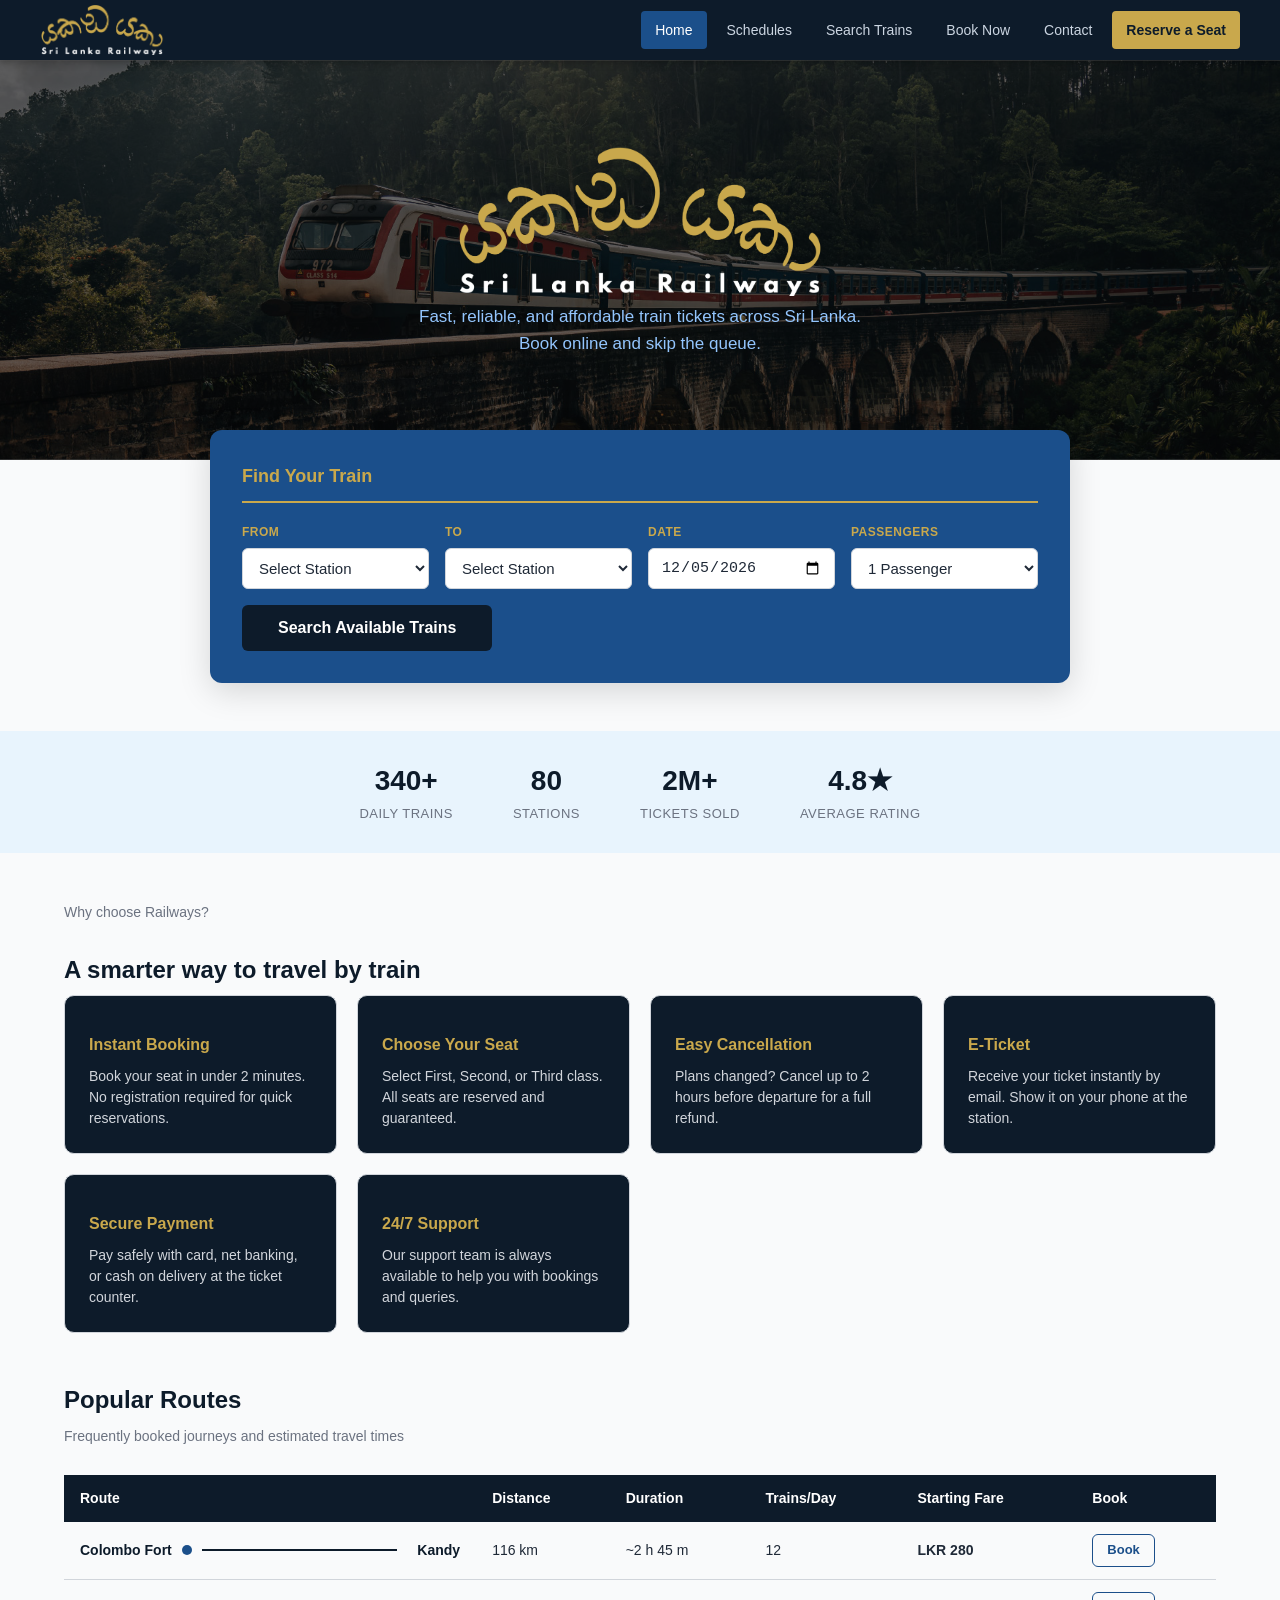
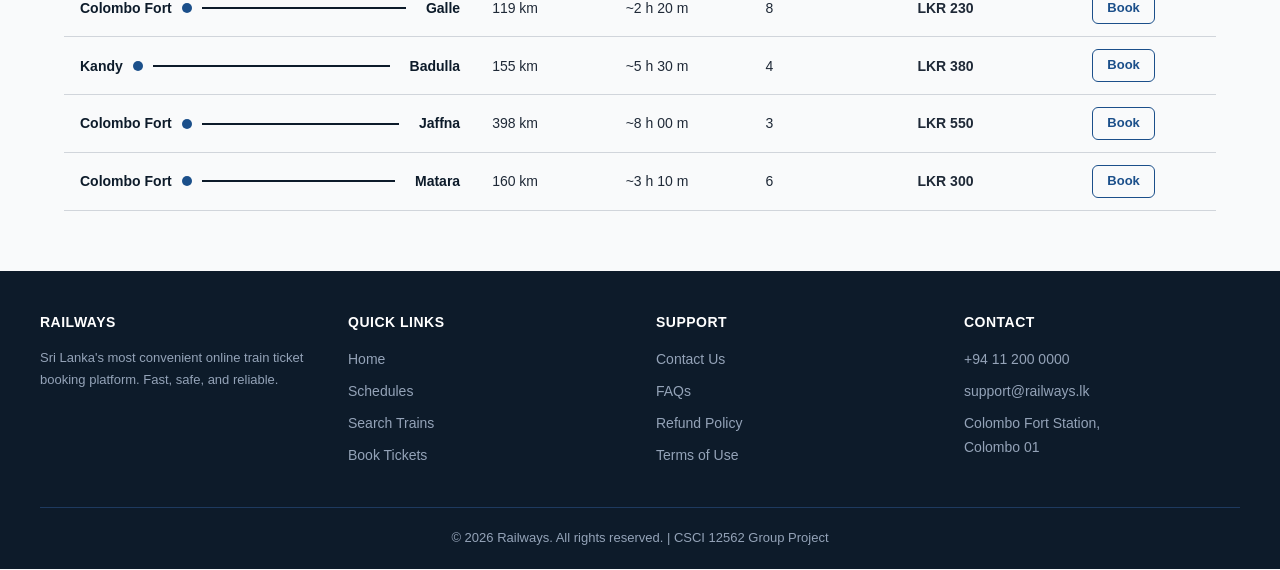
==== index.html @ e28fdc30 "Remove trip toggle from train search form Removed trip toggle options for train selection." ====
<!DOCTYPE html>
<html lang="en">
<head>
    <meta charset="UTF-8">
    <meta name="viewport" content="width=device-width, initial-scale=1.0">
    <title>Railways - Online Train Ticket Reservation</title>
    <link rel="stylesheet" href="css/style.css">
    <link rel="icon" type="image/png" href="{css,js,images}/logo.png">
</head>
<body>

<!-- Header -->
<header>
    <div class="header-inner">
        <div class="logo">
            <img src="{css,js,images}/logo.png">
        </div>
        <nav>
            <ul>
                <li><a href="index.html">Home</a></li>
                <li><a href="schedules.html">Schedules</a></li>
                <li><a href="results.html">Search Trains</a></li>
                <li><a href="booking.html">Book Now</a></li>
                <li><a href="contact.html">Contact</a></li>
                <li class="nav-cta"><a href="booking.html">Reserve a Seat</a></li>
            </ul>
        </nav>
    </div>
</header>

<!-- Hero -->
<section class="hero">
    <div class="slider">
        <div class="slide" style="background-image: url('{css,js,images}/train1.jpg');"></div>
        <div class="slide" style="background-image: url('{css,js,images}/train2.jpg');"></div>
        <div class="slide" style="background-image: url('{css,js,images}/train3.jpg');"></div>
        <div class="slide" style="background-image: url('{css,js,images}/train1.jpg');"></div>
    </div>
    
    <div class="hero-content">
        <img src="{css,js,images}/logo.png" style="width:30%;">
        
        <p>Fast, reliable, and affordable train tickets across Sri Lanka.<br>Book online and skip the queue.</p>
        <div class="live-date"></div>
    </div>
</section>

<!-- Search Card -->
<div class="page-wrapper">
    <div class="search-card">
        <h2>Find Your Train</h2>

        <form action="results.html" method="get">
            <div class="form-row">
                <div class="form-group">
                    <label>From</label>
                    <select name="from" required>
                        <option value="">Select Station</option>
                        <option value="colombo">Colombo Fort</option>
                        <option value="kandy">Kandy</option>
                        <option value="galle">Galle</option>
                        <option value="jaffna">Jaffna</option>
                        <option value="badulla">Badulla</option>
                        <option value="matara">Matara</option>
                        <option value="vavuniya">Vavuniya</option>
                        <option value="anuradhapura">Anuradhapura</option>
                    </select>
                </div>

                <div class="form-group">
                    <label>To</label>
                    <select name="to" required>
                        <option value="">Select Station</option>
                        <option value="colombo">Colombo Fort</option>
                        <option value="kandy">Kandy</option>
                        <option value="galle">Galle</option>
                        <option value="jaffna">Jaffna</option>
                        <option value="badulla">Badulla</option>
                        <option value="matara">Matara</option>
                        <option value="vavuniya">Vavuniya</option>
                        <option value="anuradhapura">Anuradhapura</option>
                    </select>
                </div>

                <div class="form-group">
                    <label>Date</label>
                    <input type="date" id="departure-date" name="date" required>
                </div>

                <div class="form-group">
                    <label>Passengers</label>
                    <select name="passengers">
                        <option value="1">1 Passenger</option>
                        <option value="2">2 Passengers</option>
                        <option value="3">3 Passengers</option>
                        <option value="4">4 Passengers</option>
                        <option value="5">5+ Passengers</option>
                    </select>
                </div>
            </div>

            <button type="submit" class="btn btn-primary btn-lg">Search Available Trains</button>
        </form>
    </div>
</div>

<!-- Stats Bar -->
<div class="stats-bar">
    <div class="stats-inner">
        <div class="stat-item">
            <div class="number">340+</div>
            <div class="label">Daily Trains</div>
        </div>
        <div class="stat-item">
            <div class="number">80</div>
            <div class="label">Stations</div>
        </div>
        <div class="stat-item">
            <div class="number">2M+</div>
            <div class="label">Tickets Sold</div>
        </div>
        <div class="stat-item">
            <div class="number">4.8★</div>
            <div class="label">Average Rating</div>
        </div>
    </div>
</div>

<!-- Why Us -->
<div class="page-wrapper">
    <p class="section-sub">Why choose Railways?</p>
    <h2 class="section-title">A smarter way to travel by train</h2>

    <div class="card-grid">
        <div class="card">
            <div class="card-icon"></div>
            <h3>Instant Booking</h3>
            <p>Book your seat in under 2 minutes. No registration required for quick reservations.</p>
        </div>
        <div class="card">
            <div class="card-icon"></div>
            <h3>Choose Your Seat</h3>
            <p>Select First, Second, or Third class. All seats are reserved and guaranteed.</p>
        </div>
        <div class="card">
            <div class="card-icon"></div>
            <h3>Easy Cancellation</h3>
            <p>Plans changed? Cancel up to 2 hours before departure for a full refund.</p>
        </div>
        <div class="card">
            <div class="card-icon"></div>
            <h3>E-Ticket</h3>
            <p>Receive your ticket instantly by email. Show it on your phone at the station.</p>
        </div>
        <div class="card">
            <div class="card-icon"></div>
            <h3>Secure Payment</h3>
            <p>Pay safely with card, net banking, or cash on delivery at the ticket counter.</p>
        </div>
        <div class="card">
            <div class="card-icon"></div>
            <h3>24/7 Support</h3>
            <p>Our support team is always available to help you with bookings and queries.</p>
        </div>
    </div>

    <!-- Popular Routes Table -->
    <h2 class="section-title mt-24">Popular Routes</h2>
    <p class="section-sub">Frequently booked journeys and estimated travel times</p>

    <div class="table-wrapper mb-40">
        <table>
            <thead>
                <tr>
                    <th>Route</th>
                    <th>Distance</th>
                    <th>Duration</th>
                    <th>Trains/Day</th>
                    <th>Starting Fare</th>
                    <th>Book</th>
                </tr>
            </thead>
            <tbody>
                <tr>
                    <td>
                        <div class="route-line">
                            <span>Colombo Fort</span>
                            <div class="dot"></div>
                            <div class="track" style="width:60px;"></div>
                            <span class="loco"></span>
                            <span>Kandy</span>
                        </div>
                    </td>
                    <td>116 km</td>
                    <td>~2 h 45 m</td>
                    <td>12</td>
                    <td><strong>LKR 280</strong></td>
                    <td><a href="booking.html" class="btn btn-outline" style="padding:5px 14px;font-size:13px;">Book</a></td>
                </tr>
                <tr>
                    <td>
                        <div class="route-line">
                            <span>Colombo Fort</span>
                            <div class="dot"></div>
                            <div class="track" style="width:60px;"></div>
                            <span class="loco"></span>
                            <span>Galle</span>
                        </div>
                    </td>
                    <td>119 km</td>
                    <td>~2 h 20 m</td>
                    <td>8</td>
                    <td><strong>LKR 230</strong></td>
                    <td><a href="booking.html" class="btn btn-outline" style="padding:5px 14px;font-size:13px;">Book</a></td>
                </tr>
                <tr>
                    <td>
                        <div class="route-line">
                            <span>Kandy</span>
                            <div class="dot"></div>
                            <div class="track" style="width:60px;"></div>
                            <span class="loco"></span>
                            <span>Badulla</span>
                        </div>
                    </td>
                    <td>155 km</td>
                    <td>~5 h 30 m</td>
                    <td>4</td>
                    <td><strong>LKR 380</strong></td>
                    <td><a href="booking.html" class="btn btn-outline" style="padding:5px 14px;font-size:13px;">Book</a></td>
                </tr>
                <tr>
                    <td>
                        <div class="route-line">
                            <span>Colombo Fort</span>
                            <div class="dot"></div>
                            <div class="track" style="width:60px;"></div>
                            <span class="loco"></span>
                            <span>Jaffna</span>
                        </div>
                    </td>
                    <td>398 km</td>
                    <td>~8 h 00 m</td>
                    <td>3</td>
                    <td><strong>LKR 550</strong></td>
                    <td><a href="booking.html" class="btn btn-outline" style="padding:5px 14px;font-size:13px;">Book</a></td>
                </tr>
                <tr>
                    <td>
                        <div class="route-line">
                            <span>Colombo Fort</span>
                            <div class="dot"></div>
                            <div class="track" style="width:60px;"></div>
                            <span class="loco"></span>
                            <span>Matara</span>
                        </div>
                    </td>
                    <td>160 km</td>
                    <td>~3 h 10 m</td>
                    <td>6</td>
                    <td><strong>LKR 300</strong></td>
                    <td><a href="booking.html" class="btn btn-outline" style="padding:5px 14px;font-size:13px;">Book</a></td>
                </tr>
            </tbody>
        </table>
    </div>
</div>

<!-- Footer -->
<footer>
    <div class="footer-grid">
        <div class="footer-col">
            <h4>Railways</h4>
            <p style="font-size:13px;line-height:1.7;">Sri Lanka's most convenient online train ticket booking platform. Fast, safe, and reliable.</p>
        </div>
        <div class="footer-col">
            <h4>Quick Links</h4>
            <ul>
                <li><a href="index.html">Home</a></li>
                <li><a href="schedules.html">Schedules</a></li>
                <li><a href="results.html">Search Trains</a></li>
                <li><a href="booking.html">Book Tickets</a></li>
            </ul>
        </div>
        <div class="footer-col">
            <h4>Support</h4>
            <ul>
                <li><a href="contact.html">Contact Us</a></li>
                <li><a href="#">FAQs</a></li>
                <li><a href="#">Refund Policy</a></li>
                <li><a href="#">Terms of Use</a></li>
            </ul>
        </div>
        <div class="footer-col">
            <h4>Contact</h4>
            <ul>
                <li><a href="tel:+94112000000">+94 11 200 0000</a></li>
                <li><a href="mailto:support@railways.lk">support@railways.lk</a></li>
                <li><a href="#">Colombo Fort Station,<br>Colombo 01</a></li>
            </ul>
        </div>
    </div>
    <div class="footer-bottom">
        <p>&copy; 2026 Railways. All rights reserved. | CSCI 12562 Group Project</p>
    </div>
</footer>

<!-- jQuery -->
<script src="https://cdnjs.cloudflare.com/ajax/libs/jquery/3.7.1/jquery.min.js"></script>
<script src="js/main.js"></script>

</body>
</html>
---- css/style.css ----
/*
   Main Stylesheet
*/

/*Reset & Base*/
* {
    margin: 0;
    padding: 0;
    box-sizing: border-box;
}

:root {
    --navy:    #0D1B2A;
    --blue:    #1B4F8A;
    --lblue:   #1B4F8B;
    --sky:     #E8F4FD;
    --white:   #F9FAFB;
    --gold:    #C9A84C;
    --gray:    #6B7280;
    --light:   #D1D5DB;
    --danger:  #DC2626;
    --success: #16A34A;
    --text:    #1F2937;
}

body {
    font-family: 'Segoe UI', Tahoma, Geneva, Verdana, sans-serif;
    background-color: var(--white);
    color: var(--text);
    font-size: 15px;
    line-height: 1.6;
}

a {
    color: var(--blue);
    text-decoration: none;
}

a:hover {
    text-decoration: underline;
}

img {
    max-width: 100%;
}

/*Header & Navbar*/
header {
    background-color: var(--navy);
    color: #fff;
    padding: 0 40px;
    position: sticky;
    top: 0;
    z-index: 100;
    box-shadow: 0 2px 8px rgba(0,0,0,0.3);
    height: 60px;
}

.header-inner {
    display: flex;
    align-items: center;
    justify-content: space-between;
    height: 100%;
    max-width: 1200px;
    margin: 0 auto;
}

.logo {
    height: 100%;
    padding: 5px 0;
    box-sizing: border-box;
}
.logo img {
    height: 100%;
    width: auto;
}

nav ul {
    list-style: none;
    display: flex;
    gap: 6px;
    align-items: center;
}

nav ul li a {
    color: #CBD5E1;
    padding: 8px 14px;
    border-radius: 4px;
    font-size: 14px;
    font-weight: 500;
    transition: background 0.2s, color 0.2s;
    display: block;
}

nav ul li a:hover,
nav ul li a.active {
    background-color: var(--blue);
    color: #fff;
    text-decoration: none;
}

.nav-cta a {
    background-color: var(--gold) !important;
    color: var(--navy) !important;
    font-weight: 700 !important;
}

.nav-cta a:hover {
    background-color: #b8943f !important;
}

/*Page Wrapper*/
.page-wrapper {
    max-width: 1200px;
    margin: 0 auto;
    padding: 0 24px;
}

/*Page Banner*/
.page-banner {
    background-color:var(--blue);
    color: #fff;
    padding: 48px 24px;
    text-align: center;
    margin-bottom: 40px;
}

.page-banner h1 {
    font-size: 32px;
    font-weight: 700;
    margin-bottom: 8px;
}

.page-banner p {
    color: #93C5FD;
    font-size: 16px;
}

/*Hero Section (index)*/
/* Ensure the hero container is the relative parent */
.hero {
    position: relative;
    overflow: hidden;
    color: #fff;
    padding: 80px 24px 60px;
    text-align: center;
    min-height: 400px;
    display: flex;
    align-items: center;
    justify-content: center;
}

/* Ensure text is above images */
.hero-content {
    position: relative;
    z-index: 2; /* High z-index keeps text on top */
}

.slider {
    position: absolute;
    top: 0;
    left: 0;
    width: 400%; /* 4 images total */
    height: 100%;
    display: flex;
    animation: infiniteLoop 20s infinite linear; 
    z-index: 1;
}

.slide {
    width: 25%; /* 100% divided by 4 images = 25% each */
    height: 100%;
    background-size: cover;
    background-position: center;
}

@keyframes infiniteLoop {
    0% { transform: translateX(0%); }
    21.25% { transform: translateX(0%); } /* Pause on image 1 */
    
    26.25% { transform: translateX(-25%); }
    47.5% { transform: translateX(-25%); } /* Pause on image 2 */
    
    52.5% { transform: translateX(-50%); }
    73.75% { transform: translateX(-50%); } /* Pause on image 3 */
    
    78.75% { transform: translateX(-75%); }
    100% { transform: translateX(-75%); } /* Pause on image 4 (Duplicate) */
    
    
}

.slider::after {
    content: "";
    position: absolute;
    top: 0; left: 0; width: 100%; height: 100%;
    background: rgba(0, 0, 0, 0.6); /* Adds a 40% dark tint */
}

.hero h1 {
    font-size: 40px;
    font-weight: 800;
    margin-bottom: 14px;
    line-height: 1.2;
}

.hero h1 span {
    color: var(--gold);
}

.hero p {
    font-size: 17px;
    color: #93C5FD;
    margin-bottom: 36px;
    max-width: 520px;
    margin-left: auto;
    margin-right: auto;
}

/*Search Form Card*/
.search-card {
    background-color:var(--lblue);
    color: #fff;
    border-radius: 12px;
    box-shadow: 0 8px 32px rgba(0,0,0,0.15);
    padding: 32px;
    max-width: 860px;
    margin: -30px auto 48px;
    position: relative;
    z-index: 10;
}

.search-card h2 {
    font-size: 18px;
    color: var(--gold);
    margin-bottom: 20px;
    font-weight: 600;
    border-bottom: 2px solid var(--gold);
    padding-bottom: 10px;
}

.trip-toggle {
    display: flex;
    gap: 20px;
    margin-bottom: 24px;
}

.trip-toggle label {
    display: flex;
    align-items: center;
    gap: 6px;
    font-weight: 500;
    cursor: pointer;
    font-size: 14px;
}

.form-row {
    display: flex;
    gap: 16px;
    flex-wrap: wrap;
    margin-bottom: 16px;
}

.form-group {
    flex: 1;
    min-width: 160px;
    display: flex;
    flex-direction: column;
    gap: 6px;
}

.form-group label {
    font-size: 12px;
    font-weight: 600;
    color: var(--gold);
    text-transform: uppercase;
    letter-spacing: 0.5px;
}

.form-group input,
.form-group select {
    border: 1.5px solid var(--light);
    border-radius: 6px;
    padding: 10px 12px;
    font-size: 15px;
    color: var(--text);
    background: #fff;
    transition: border-color 0.2s;
    width: 100%;
}

.form-group input:focus,
.form-group select:focus {
    outline: none;
    border-color: var(--blue);
}

/*Buttons*/
.btn {
    display: inline-block;
    padding: 11px 28px;
    border-radius: 6px;
    font-size: 15px;
    font-weight: 600;
    cursor: pointer;
    border: none;
    transition: opacity 0.2s, background 0.2s;
}

.btn-primary {
    background-color: #0D1B2A;
    color: #fff;
}

.btn-primary:hover {
    background-color: var(--navy);
    text-decoration: none;
    color: #fff;
}

.btn-gold {
    background-color: var(--gold);
    color: var(--navy);
}

.btn-gold:hover {
    background-color: #193452;
    text-decoration: none;
    color: var(--navy);
}

.btn-outline {
    background: transparent;
    border: 1.5px solid var(--blue);
    color: var(--blue);
}

.btn-outline:hover {
    background: var(--blue);
    color: #fff;
    text-decoration: none;
}

.btn-outline:hover {
    background: var(--blue);
    color: #fff;
    text-decoration: none;
}

.btn-block {
    display: block;
    width: 100%;
    text-align: center;
}

.btn-lg {
    padding: 14px 36px;
    font-size: 16px;
}

/*Stats Bar (index)*/
.stats-bar {
    background: var(--sky);
    padding: 28px 24px;
    margin-bottom: 48px;
}

.stats-inner {
    display: flex;
    justify-content: center;
    gap: 60px;
    flex-wrap: wrap;
    max-width: 900px;
    margin: 0 auto;
}

.stat-item {
    text-align: center;
}

.stat-item .number {
    font-size: 28px;
    font-weight: 800;
    color: var(--navy);
}

.stat-item .label {
    font-size: 13px;
    color: var(--gray);
    text-transform: uppercase;
    letter-spacing: 0.5px;
}

/*Section Headings*/
.section-title {
    font-size: 24px;
    font-weight: 700;
    color: var(--navy);
    margin-bottom: 6px;
}

.section-sub {
    color: var(--gray);
    font-size: 14px;
    margin-bottom: 28px;
}

/*Cards*/
.card-grid {
    display: grid;
    grid-template-columns: repeat(auto-fit, minmax(220px, 1fr));
    gap: 20px;
    margin-bottom: 48px;
}

.card {
    background-color:var(--navy);
    border: 1.5px solid var(--light);
    border-radius: 10px;
    padding: 24px;
    transition: box-shadow 0.2s, transform 0.2s;
}

.card:hover {
    box-shadow: 0 6px 20px rgba(0,0,0,0.09);
    transform: translateY(-2px);
}

.card-icon {
    font-size: 32px;
    margin-bottom: 12px;
}

.card h3 {
    font-size: 16px;
    font-weight: 600;
    color: var(--gold);
    margin-bottom: 8px;
}

.card p {
    font-size: 14px;
    color: var(--light);
    line-height: 1.5;
}

/*Table Styles*/
.table-wrapper {
    overflow-x: auto;
    margin-bottom: 32px;
}

table {
    width: 100%;
    border-collapse: collapse;
    font-size: 14px;
}

table thead tr {
    background-color: var(--navy);
    color: #fff;
}

table thead th {
    padding: 12px 16px;
    text-align: left;
    font-weight: 600;
    white-space: nowrap;
}

table tbody tr {
    border-bottom: 1px solid var(--light);
    transition: background 0.15s;
}

table tbody tr:hover {
    background-color: var(--sky);
}

table tbody td {
    padding: 12px 16px;
    vertical-align: middle;
}

.badge {
    display: inline-block;
    padding: 3px 10px;
    border-radius: 12px;
    font-size: 12px;
    font-weight: 600;
}

.badge-green {
    background: #D1FAE5;
    color: #065F46;
}

.badge-yellow {
    background: #FEF3C7;
    color: #92400E;
}

.badge-red {
    background: #FEE2E2;
    color: #991B1B;
}

/*Form Styles (contact/booking pages)*/
.form-card {
    background: #fff;
    border: 1.5px solid var(--light);
    border-radius: 10px;
    padding: 36px;
    min-width: 700px;
    margin: 0 auto 48px;
}

.form-card h2 {
    font-size: 20px;
    font-weight: 700;
    color: var(--navy);
    margin-bottom: 24px;
    border-bottom: 2px solid var(--sky);
    padding-bottom: 12px;
}

.form-field {
    margin-bottom: 20px;
}

.form-field label {
    display: block;
    font-size: 13px;
    font-weight: 600;
    color: var(--gray);
    text-transform: uppercase;
    letter-spacing: 0.4px;
    margin-bottom: 6px;
}

.form-field input,
.form-field select,
.form-field textarea {
    width: 100%;
    border: 1.5px solid var(--light);
    border-radius: 6px;
    padding: 10px 14px;
    font-size: 15px;
    color: var(--text);
    font-family: inherit;
    transition: border-color 0.2s;
    background: #fff;
}

.form-field input:focus,
.form-field select:focus,
.form-field textarea:focus {
    outline: none;
    border-color: var(--blue);
}

.form-field textarea {
    resize: vertical;
    min-height: 100px;
}

.form-row-2 {
    display: grid;
    grid-template-columns: 1fr 1fr;
    gap: 16px;
}

.error-msg {
    color: var(--danger);
    font-size: 12px;
    margin-top: 4px;
    display: none;
}

.error-msg.show {
    display: block;
}

.form-field input.invalid,
.form-field select.invalid,
.form-field textarea.invalid {
    border-color: var(--danger);
}

/*Train Route Display*/
.route-line {
    display: flex;
    align-items: center;
    gap: 10px;
    font-size: 14px;
    font-weight: 600;
    color: var(--navy);
}

.route-line .dot {
    width: 10px;
    height: 10px;
    background: var(--blue);
    border-radius: 50%;
    flex-shrink: 0;
}

.route-line .track {
    flex: 1;
    height: 2px;
    background-color:var(--navy);
}

.route-line .loco {
    font-size: 18px;
}

/*Accordion (schedule page)*/
.accordion-item {
    border: 1.5px solid var(--light);
    border-radius: 8px;
    margin-bottom: 12px;
    overflow: hidden;
}

.accordion-header {
    background: var(--sky);
    padding: 14px 20px;
    cursor: pointer;
    display: flex;
    justify-content: space-between;
    align-items: center;
    font-weight: 600;
    color: var(--navy);
    user-select: none;
}

.accordion-header:hover {
    background: #d0eaf9;
}

.accordion-body {
    display: none;
    padding: 16px 20px;
    background: #fff;
}

.accordion-body.open {
    display: block;
}

.chevron {
    transition: transform 0.3s;
    font-size: 12px;
}

.chevron.open {
    transform: rotate(180deg);
}

/*Ticker / Marquee*/
.ticker-bar {
    background: var(--navy);
    color: #93C5FD;
    font-size: 13px;
    padding: 7px 0;
    overflow: hidden;
}

.ticker-inner {
    display: flex;
    animation: ticker 30s linear infinite;
    white-space: nowrap;
}

.ticker-inner span {
    padding-right: 80px;
}

@keyframes ticker {
    0%   { transform: translateX(0); }
    100% { transform: translateX(-50%); }
}

/*Alerts*/
.alert {
    padding: 14px 18px;
    border-radius: 6px;
    font-size: 14px;
    margin-bottom: 20px;
    display: flex;
    align-items: center;
    gap: 10px;
}

.alert-success {
    background: #D1FAE5;
    color: #065F46;
    border-left: 4px solid var(--success);
}

.alert-info {
    background: #EFF6FF;
    color: #1E40AF;
    border-left: 4px solid var(--blue);
}

/*Footer*/
footer {
    background-color: var(--navy);
    color: #94A3B8;
    margin-top: 60px;
    padding: 40px 24px 20px;
}

.footer-grid {
    display: grid;
    grid-template-columns: repeat(auto-fit, minmax(180px, 1fr));
    gap: 32px;
    max-width: 1200px;
    margin: 0 auto 32px;
}

.footer-col h4 {
    color: #fff;
    font-size: 14px;
    font-weight: 600;
    margin-bottom: 14px;
    text-transform: uppercase;
    letter-spacing: 0.5px;
}

.footer-col ul {
    list-style: none;
}

.footer-col ul li {
    margin-bottom: 8px;
}

.footer-col ul li a {
    color: #94A3B8;
    font-size: 14px;
    transition: color 0.2s;
}

.footer-col ul li a:hover {
    color: #fff;
    text-decoration: none;
}

.footer-bottom {
    border-top: 1px solid #1E3A5F;
    padding-top: 20px;
    text-align: center;
    font-size: 13px;
    max-width: 1200px;
    margin: 0 auto;
}

/*Date display (JS)*/
.live-date {
    font-size: 16px;
    color: var(--sky);
}

/*Utility*/
.mt-8  { margin-top: 8px; }
.mt-16 { margin-top: 16px; }
.mt-24 { margin-top: 24px; }
.mb-8  { margin-bottom: 8px; }
.mb-24 { margin-bottom: 24px; }
.mb-40 { margin-bottom: 40px; }
.text-center { text-align: center; }
.text-right  { text-align: right; }
.text-gold   { color: var(--gold); }
.text-gray   { color: var(--gray); }
.text-navy   { color: var(--navy); }
.fw-700 { font-weight: 700; }
.d-flex { display: flex; }
.align-center { align-items: center; }
.gap-12 { gap: 12px; }
.justify-between { justify-content: space-between; }

/* Divider */
.divider {
    height: 1px;
    background: var(--light);
    margin: 32px 0;
}

/* Seat class pills */
.class-pill {
    display: inline-block;
    padding: 2px 10px;
    border-radius: 20px;
    font-size: 12px;
    font-weight: 600;
    margin-right: 4px;
}

.class-first  { background: #FEF3C7; color: #92400E; }
.class-second { background: #E0E7FF; color: #3730A3; }
.class-third  { background: #F3F4F6; color: #374151; }
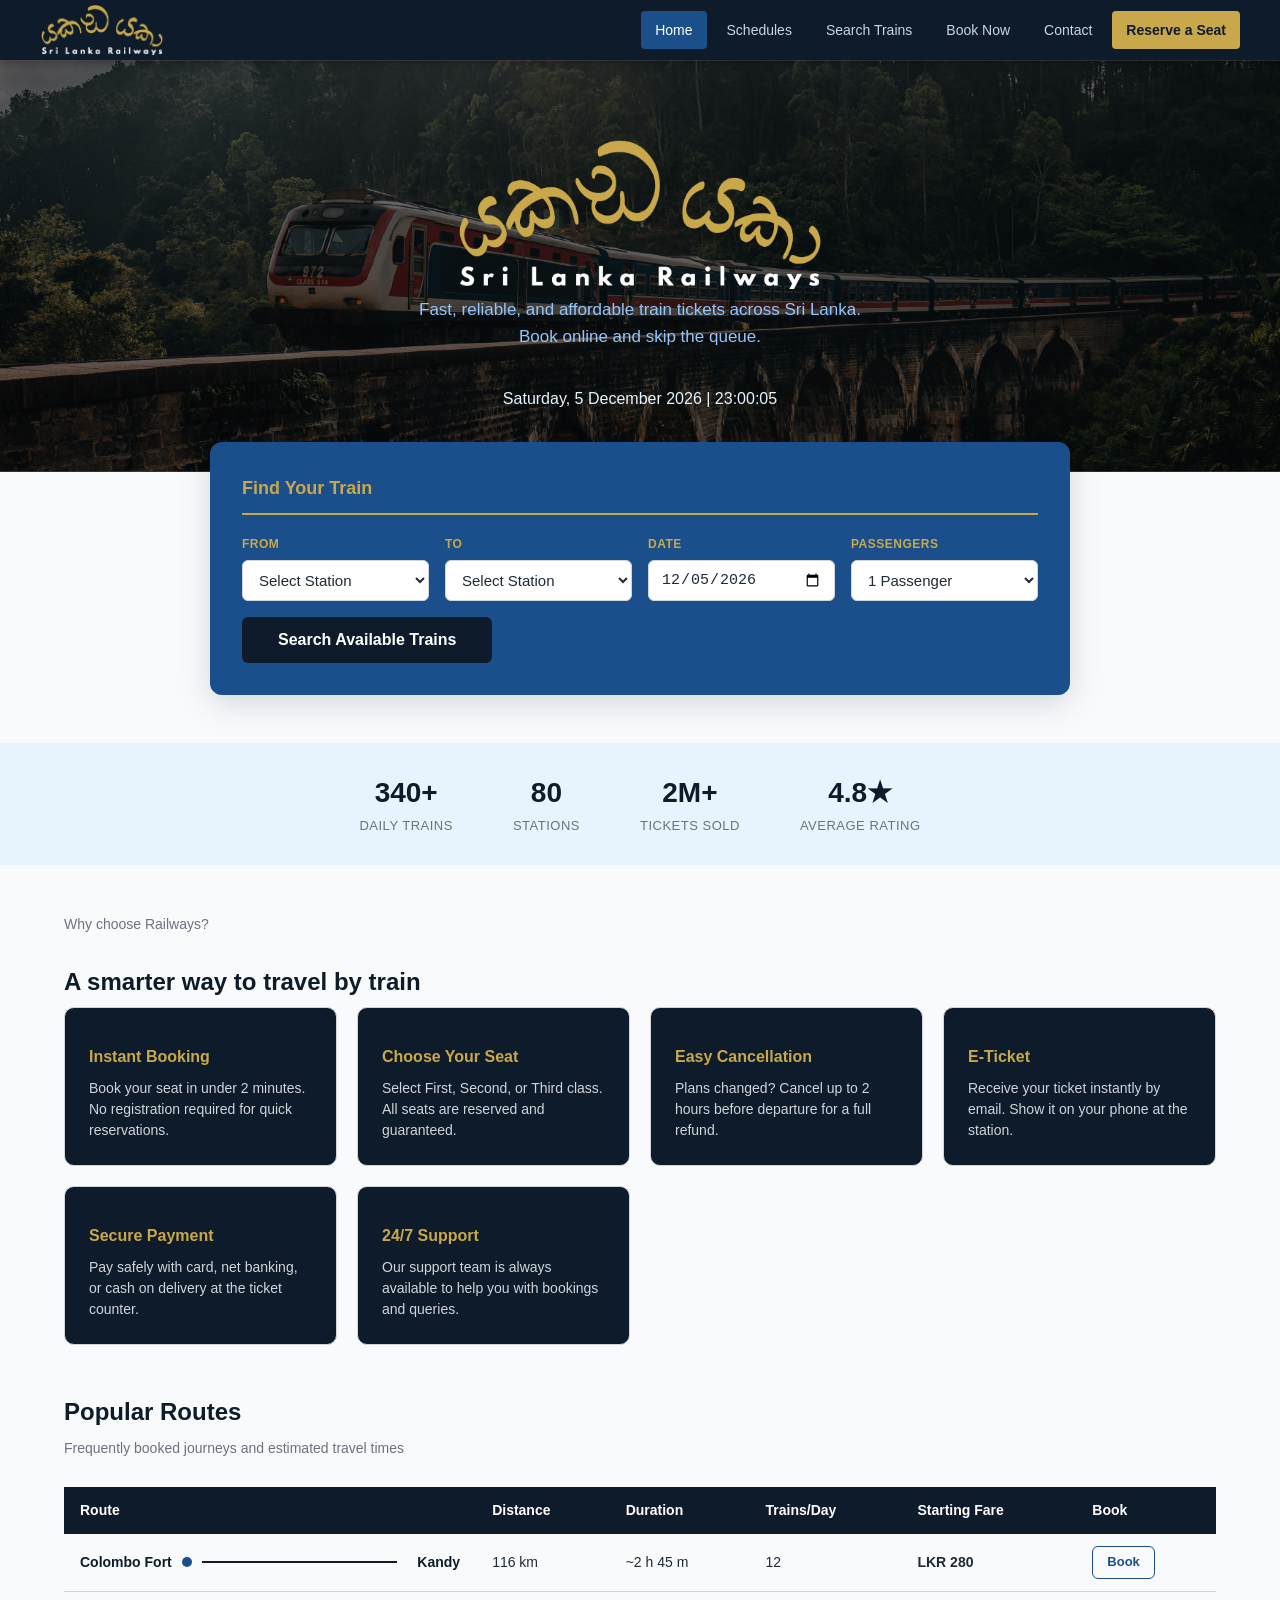
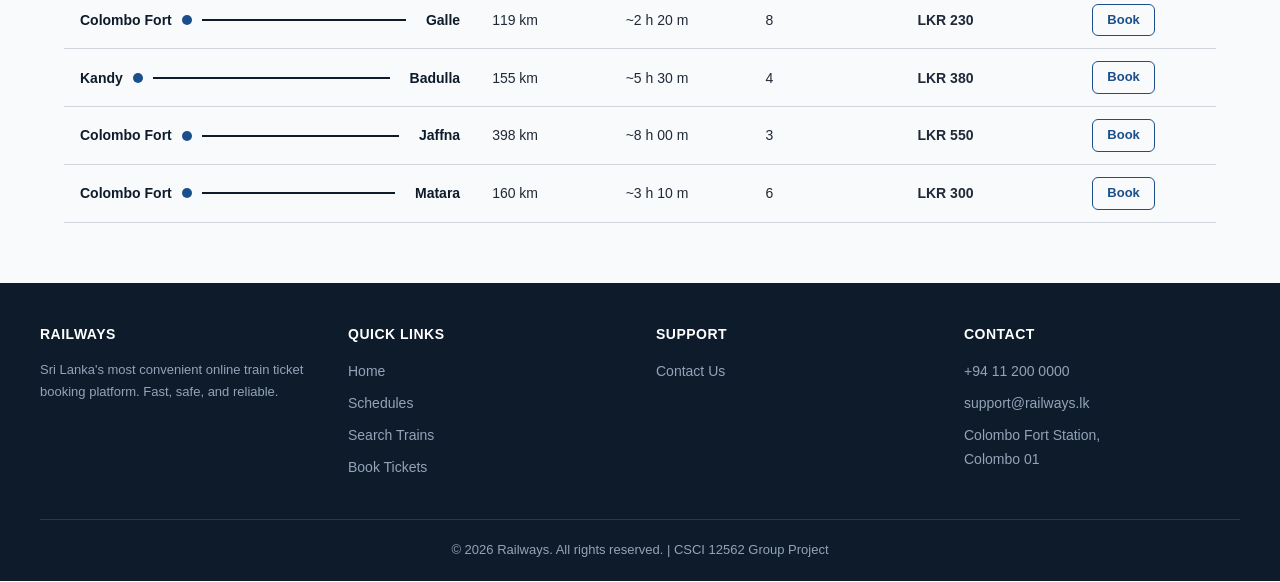
==== commit b972f72c: "Footter updated" ====
--- a/index.html
+++ b/index.html
@@ -286,9 +286,6 @@
             <h4>Support</h4>
             <ul>
                 <li><a href="contact.html">Contact Us</a></li>
-                <li><a href="#">FAQs</a></li>
-                <li><a href="#">Refund Policy</a></li>
-                <li><a href="#">Terms of Use</a></li>
             </ul>
         </div>
         <div class="footer-col">
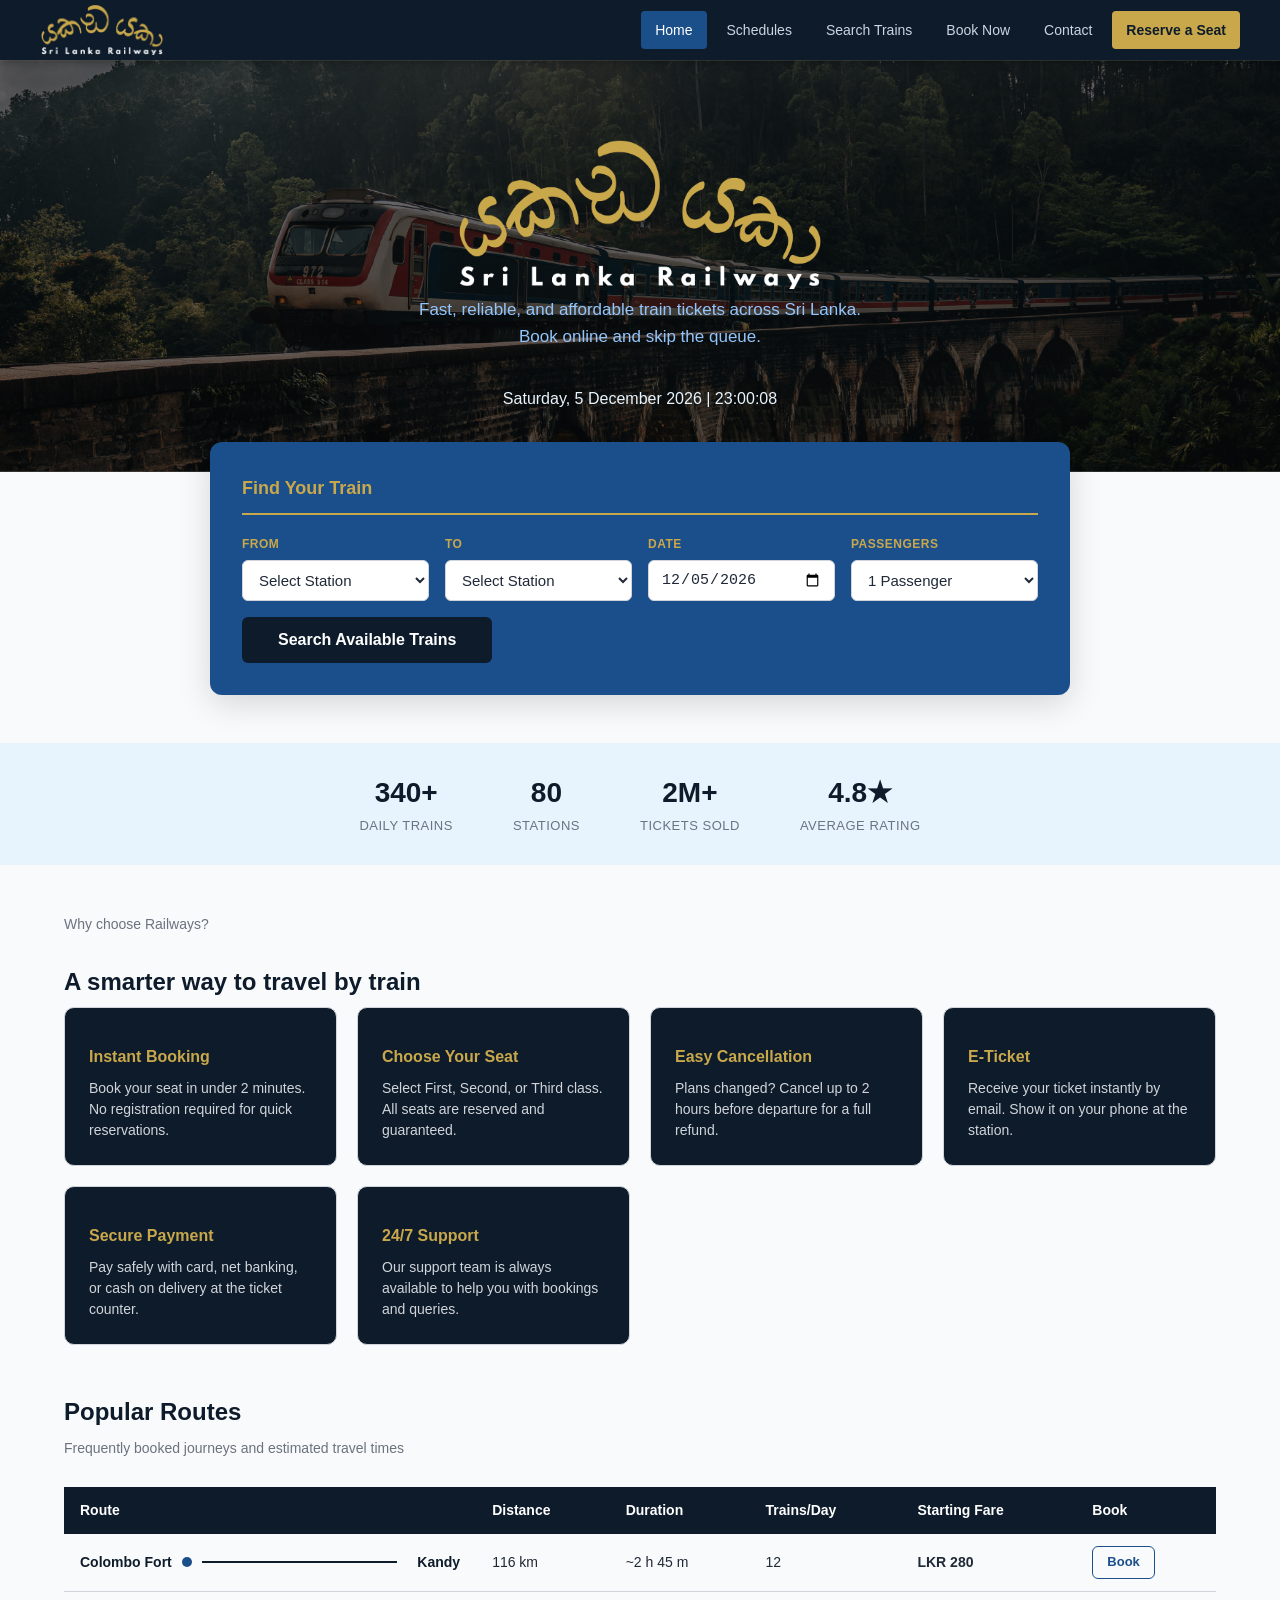
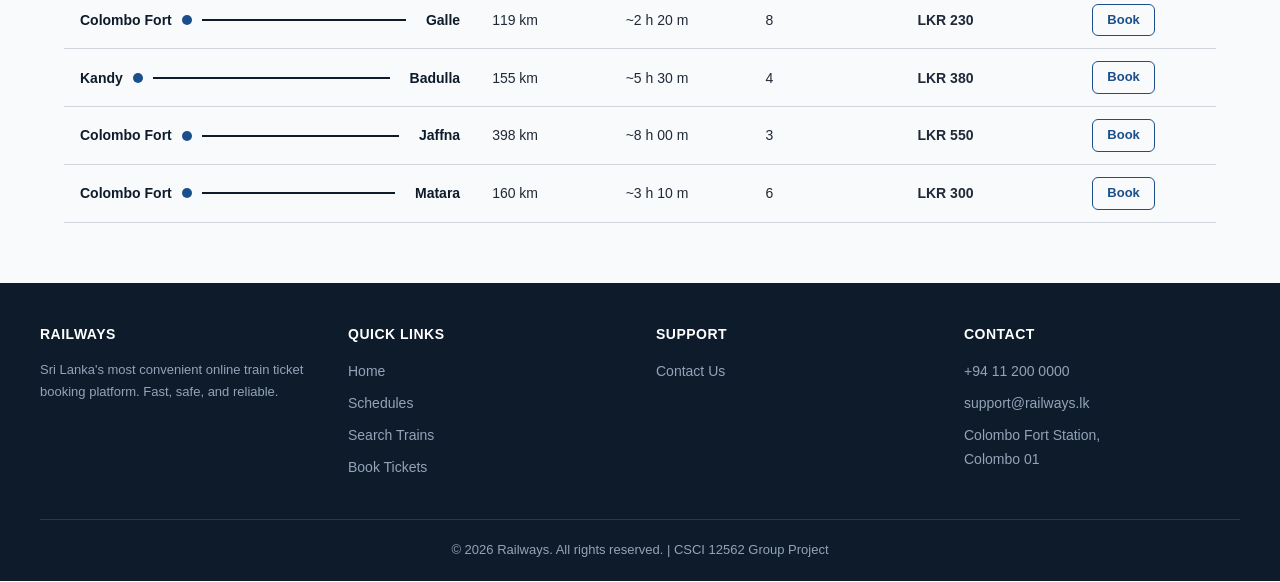
==== commit d4f6fcbc: "comments removed" ====
--- a/index.html
+++ b/index.html
@@ -8,8 +8,6 @@
     <link rel="icon" type="image/png" href="{css,js,images}/logo.png">
 </head>
 <body>
-
-<!-- Header -->
 <header>
     <div class="header-inner">
         <div class="logo">
@@ -28,7 +26,7 @@
     </div>
 </header>
 
-<!-- Hero -->
+
 <section class="hero">
     <div class="slider">
         <div class="slide" style="background-image: url('{css,js,images}/train1.jpg');"></div>
@@ -45,7 +43,7 @@
     </div>
 </section>
 
-<!-- Search Card -->
+
 <div class="page-wrapper">
     <div class="search-card">
         <h2>Find Your Train</h2>
@@ -104,7 +102,10 @@
     </div>
 </div>
 
-<!-- Stats Bar -->
+
+
+
+
 <div class="stats-bar">
     <div class="stats-inner">
         <div class="stat-item">
@@ -126,7 +127,9 @@
     </div>
 </div>
 
-<!-- Why Us -->
+
+
+
 <div class="page-wrapper">
     <p class="section-sub">Why choose Railways?</p>
     <h2 class="section-title">A smarter way to travel by train</h2>
@@ -164,7 +167,11 @@
         </div>
     </div>
 
-    <!-- Popular Routes Table -->
+    
+
+
+
+
     <h2 class="section-title mt-24">Popular Routes</h2>
     <p class="section-sub">Frequently booked journeys and estimated travel times</p>
 
@@ -266,7 +273,9 @@
     </div>
 </div>
 
-<!-- Footer -->
+
+
+
 <footer>
     <div class="footer-grid">
         <div class="footer-col">
@@ -302,7 +311,7 @@
     </div>
 </footer>
 
-<!-- jQuery -->
+
 <script src="https://cdnjs.cloudflare.com/ajax/libs/jquery/3.7.1/jquery.min.js"></script>
 <script src="js/main.js"></script>
 
--- a/css/style.css
+++ b/css/style.css
@@ -1,8 +1,3 @@
-/*
-   Main Stylesheet
-*/
-
-/*Reset & Base*/
 * {
     margin: 0;
     padding: 0;
@@ -23,6 +18,8 @@
     --text:    #1F2937;
 }
 
+
+
 body {
     font-family: 'Segoe UI', Tahoma, Geneva, Verdana, sans-serif;
     background-color: var(--white);
@@ -136,8 +133,6 @@
     font-size: 16px;
 }
 
-/*Hero Section (index)*/
-/* Ensure the hero container is the relative parent */
 .hero {
     position: relative;
     overflow: hidden;
@@ -150,17 +145,17 @@
     justify-content: center;
 }
 
-/* Ensure text is above images */
+
 .hero-content {
     position: relative;
-    z-index: 2; /* High z-index keeps text on top */
+    z-index: 2;
 }
 
 .slider {
     position: absolute;
     top: 0;
     left: 0;
-    width: 400%; /* 4 images total */
+    width: 400%;
     height: 100%;
     display: flex;
     animation: infiniteLoop 20s infinite linear; 
@@ -168,7 +163,7 @@
 }
 
 .slide {
-    width: 25%; /* 100% divided by 4 images = 25% each */
+    width: 25%;
     height: 100%;
     background-size: cover;
     background-position: center;
@@ -176,16 +171,16 @@
 
 @keyframes infiniteLoop {
     0% { transform: translateX(0%); }
-    21.25% { transform: translateX(0%); } /* Pause on image 1 */
+    21.25% { transform: translateX(0%); } 
     
     26.25% { transform: translateX(-25%); }
-    47.5% { transform: translateX(-25%); } /* Pause on image 2 */
+    47.5% { transform: translateX(-25%); } 
     
     52.5% { transform: translateX(-50%); }
-    73.75% { transform: translateX(-50%); } /* Pause on image 3 */
+    73.75% { transform: translateX(-50%); } 
     
     78.75% { transform: translateX(-75%); }
-    100% { transform: translateX(-75%); } /* Pause on image 4 (Duplicate) */
+    100% { transform: translateX(-75%); }
     
     
 }
@@ -194,7 +189,7 @@
     content: "";
     position: absolute;
     top: 0; left: 0; width: 100%; height: 100%;
-    background: rgba(0, 0, 0, 0.6); /* Adds a 40% dark tint */
+    background: rgba(0, 0, 0, 0.6);
 }
 
 .hero h1 {
@@ -217,7 +212,6 @@
     margin-right: auto;
 }
 
-/*Search Form Card*/
 .search-card {
     background-color:var(--lblue);
     color: #fff;
@@ -245,14 +239,6 @@
     margin-bottom: 24px;
 }
 
-.trip-toggle label {
-    display: flex;
-    align-items: center;
-    gap: 6px;
-    font-weight: 500;
-    cursor: pointer;
-    font-size: 14px;
-}
 
 .form-row {
     display: flex;
@@ -295,7 +281,6 @@
     border-color: var(--blue);
 }
 
-/*Buttons*/
 .btn {
     display: inline-block;
     padding: 11px 28px;
@@ -358,7 +343,6 @@
     font-size: 16px;
 }
 
-/*Stats Bar (index)*/
 .stats-bar {
     background: var(--sky);
     padding: 28px 24px;
@@ -391,7 +375,6 @@
     letter-spacing: 0.5px;
 }
 
-/*Section Headings*/
 .section-title {
     font-size: 24px;
     font-weight: 700;
@@ -405,7 +388,6 @@
     margin-bottom: 28px;
 }
 
-/*Cards*/
 .card-grid {
     display: grid;
     grid-template-columns: repeat(auto-fit, minmax(220px, 1fr));
@@ -444,7 +426,6 @@
     line-height: 1.5;
 }
 
-/*Table Styles*/
 .table-wrapper {
     overflow-x: auto;
     margin-bottom: 32px;
@@ -587,7 +568,6 @@
     border-color: var(--danger);
 }
 
-/*Train Route Display*/
 .route-line {
     display: flex;
     align-items: center;
@@ -615,74 +595,7 @@
     font-size: 18px;
 }
 
-/*Accordion (schedule page)*/
-.accordion-item {
-    border: 1.5px solid var(--light);
-    border-radius: 8px;
-    margin-bottom: 12px;
-    overflow: hidden;
-}
-
-.accordion-header {
-    background: var(--sky);
-    padding: 14px 20px;
-    cursor: pointer;
-    display: flex;
-    justify-content: space-between;
-    align-items: center;
-    font-weight: 600;
-    color: var(--navy);
-    user-select: none;
-}
-
-.accordion-header:hover {
-    background: #d0eaf9;
-}
-
-.accordion-body {
-    display: none;
-    padding: 16px 20px;
-    background: #fff;
-}
-
-.accordion-body.open {
-    display: block;
-}
-
-.chevron {
-    transition: transform 0.3s;
-    font-size: 12px;
-}
-
-.chevron.open {
-    transform: rotate(180deg);
-}
-
-/*Ticker / Marquee*/
-.ticker-bar {
-    background: var(--navy);
-    color: #93C5FD;
-    font-size: 13px;
-    padding: 7px 0;
-    overflow: hidden;
-}
-
-.ticker-inner {
-    display: flex;
-    animation: ticker 30s linear infinite;
-    white-space: nowrap;
-}
-
-.ticker-inner span {
-    padding-right: 80px;
-}
-
-@keyframes ticker {
-    0%   { transform: translateX(0); }
-    100% { transform: translateX(-50%); }
-}
-
-/*Alerts*/
+
 .alert {
     padding: 14px 18px;
     border-radius: 6px;
@@ -705,7 +618,6 @@
     border-left: 4px solid var(--blue);
 }
 
-/*Footer*/
 footer {
     background-color: var(--navy);
     color: #94A3B8;
@@ -758,13 +670,13 @@
     margin: 0 auto;
 }
 
-/*Date display (JS)*/
+
 .live-date {
     font-size: 16px;
     color: var(--sky);
 }
 
-/*Utility*/
+
 .mt-8  { margin-top: 8px; }
 .mt-16 { margin-top: 16px; }
 .mt-24 { margin-top: 24px; }
@@ -782,14 +694,14 @@
 .gap-12 { gap: 12px; }
 .justify-between { justify-content: space-between; }
 
-/* Divider */
+
 .divider {
     height: 1px;
     background: var(--light);
     margin: 32px 0;
 }
 
-/* Seat class pills */
+
 .class-pill {
     display: inline-block;
     padding: 2px 10px;
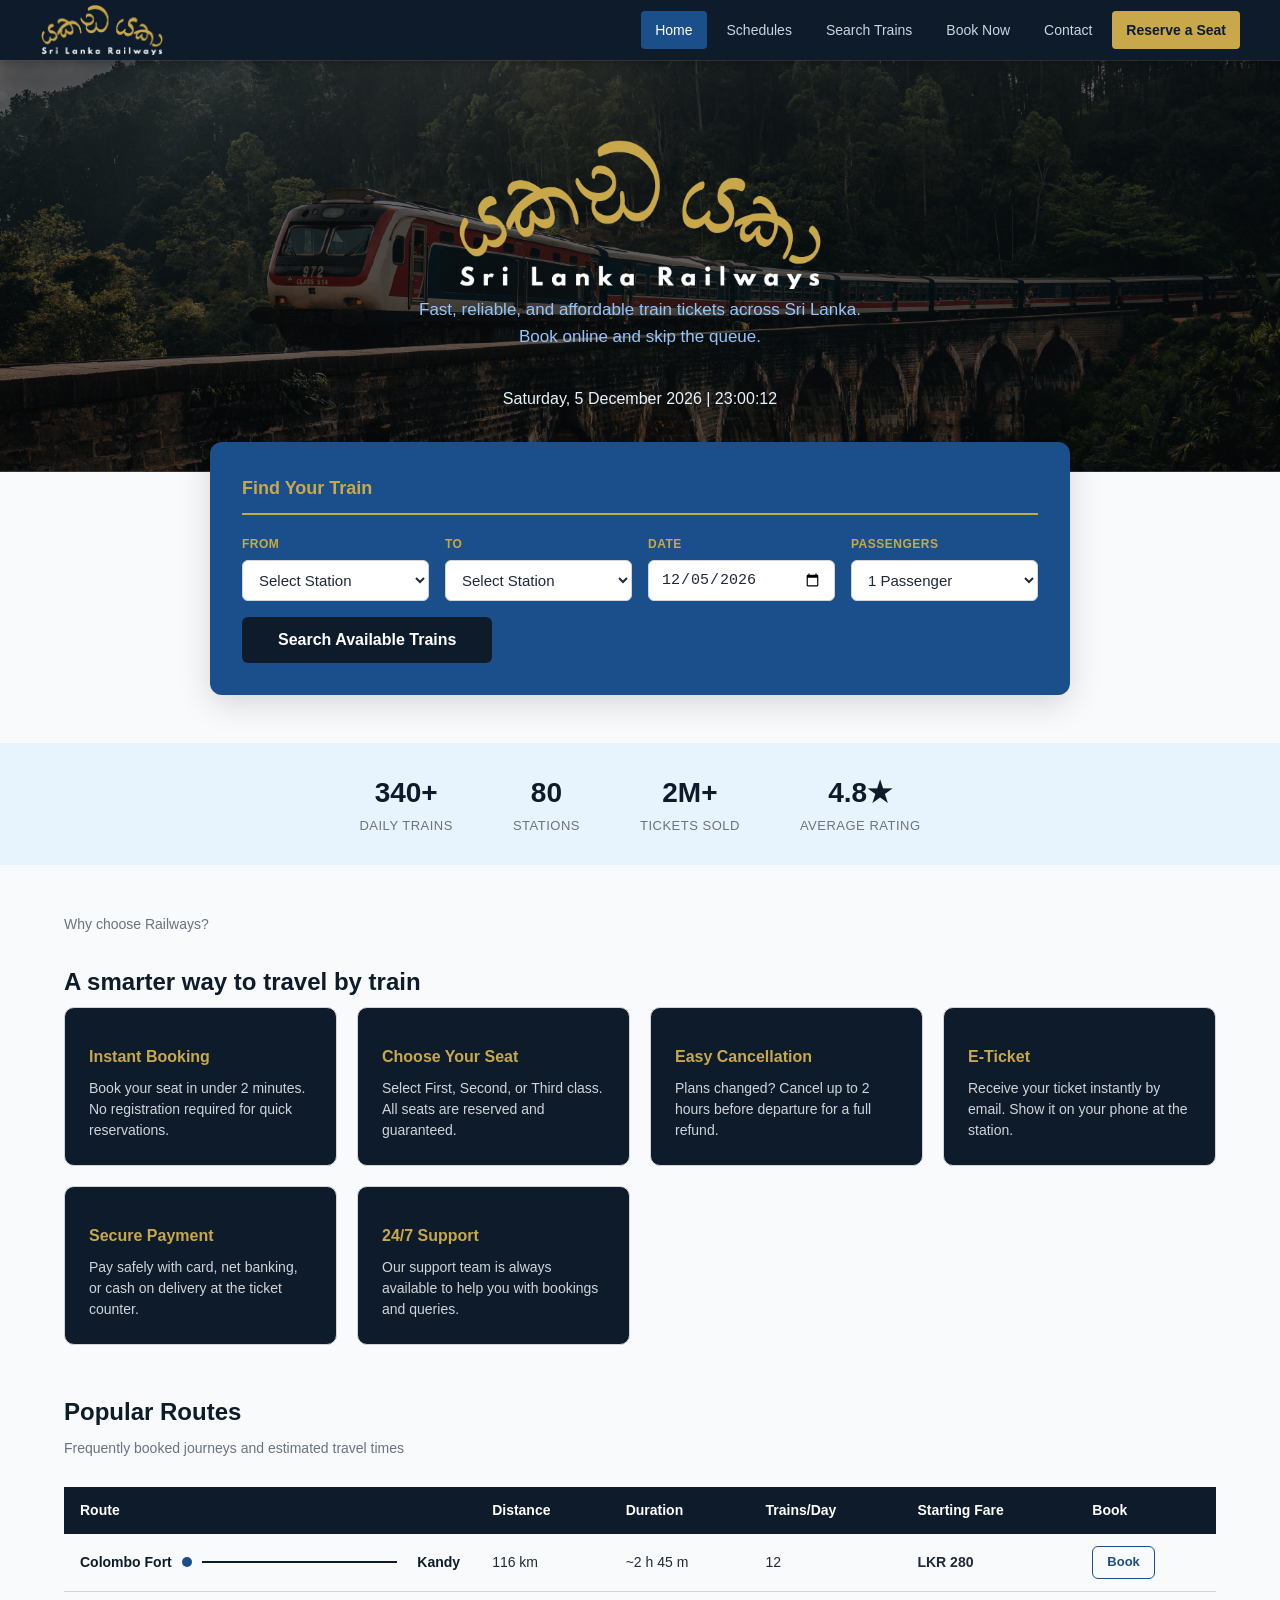
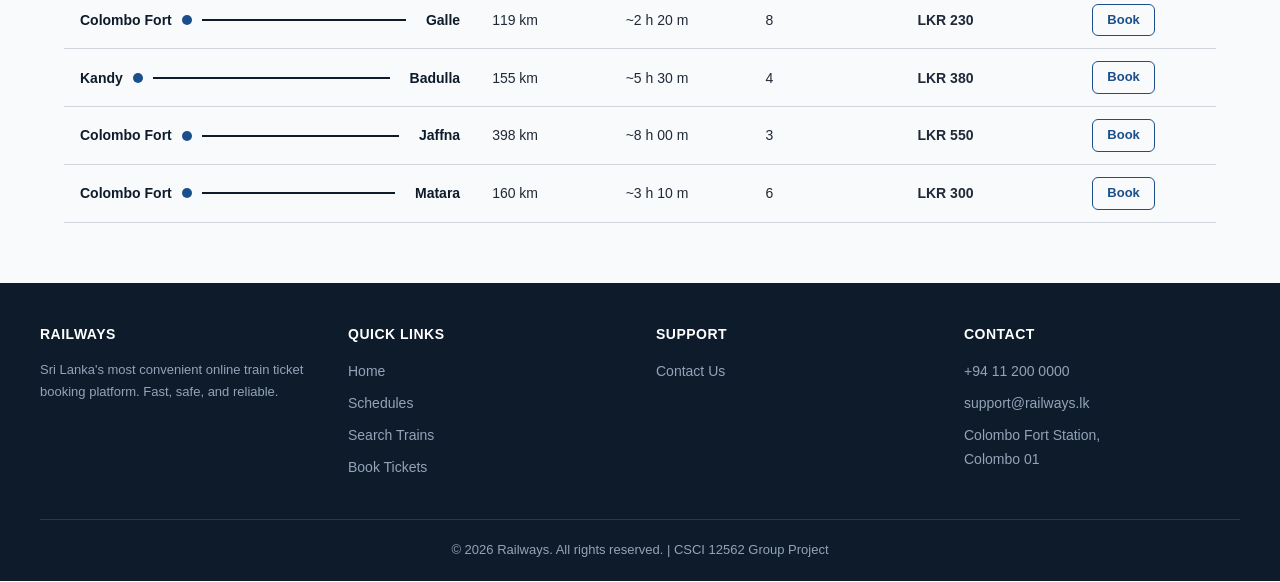
==== commit 97fd8bb6: "File renamed: {css,js,images}/logo.png -> images/logo.png" ====
--- a/index.html
+++ b/index.html
@@ -5,13 +5,13 @@
     <meta name="viewport" content="width=device-width, initial-scale=1.0">
     <title>Railways - Online Train Ticket Reservation</title>
     <link rel="stylesheet" href="css/style.css">
-    <link rel="icon" type="image/png" href="{css,js,images}/logo.png">
+    <link rel="icon" type="image/png" href="images/logo.png">
 </head>
 <body>
 <header>
     <div class="header-inner">
         <div class="logo">
-            <img src="{css,js,images}/logo.png">
+            <img src="images/logo.png">
         </div>
         <nav>
             <ul>
@@ -29,14 +29,14 @@
 
 <section class="hero">
     <div class="slider">
-        <div class="slide" style="background-image: url('{css,js,images}/train1.jpg');"></div>
-        <div class="slide" style="background-image: url('{css,js,images}/train2.jpg');"></div>
-        <div class="slide" style="background-image: url('{css,js,images}/train3.jpg');"></div>
-        <div class="slide" style="background-image: url('{css,js,images}/train1.jpg');"></div>
+        <div class="slide" style="background-image: url('images/train1.jpg');"></div>
+        <div class="slide" style="background-image: url('images/train2.jpg');"></div>
+        <div class="slide" style="background-image: url('images/train3.jpg');"></div>
+        <div class="slide" style="background-image: url('images/train1.jpg');"></div>
     </div>
     
     <div class="hero-content">
-        <img src="{css,js,images}/logo.png" style="width:30%;">
+        <img src="images/logo.png" style="width:30%;">
         
         <p>Fast, reliable, and affordable train tickets across Sri Lanka.<br>Book online and skip the queue.</p>
         <div class="live-date"></div>
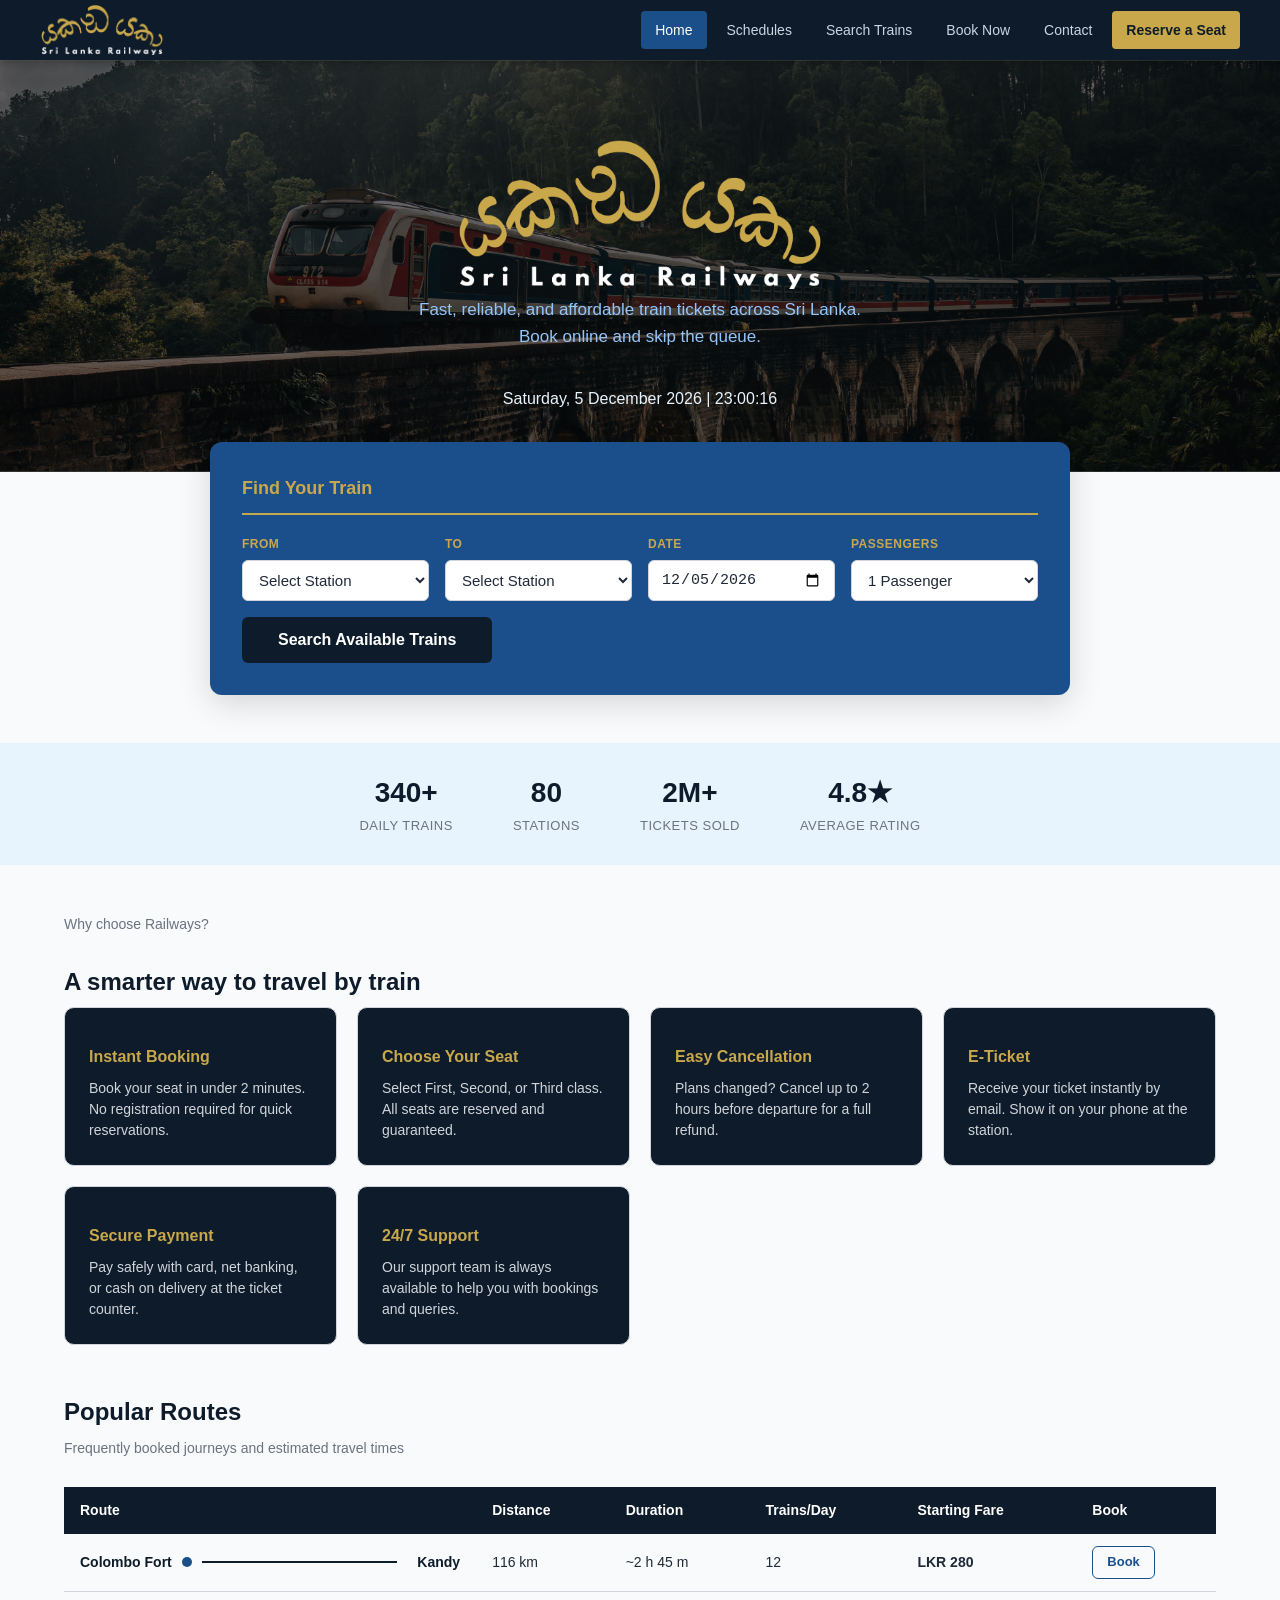
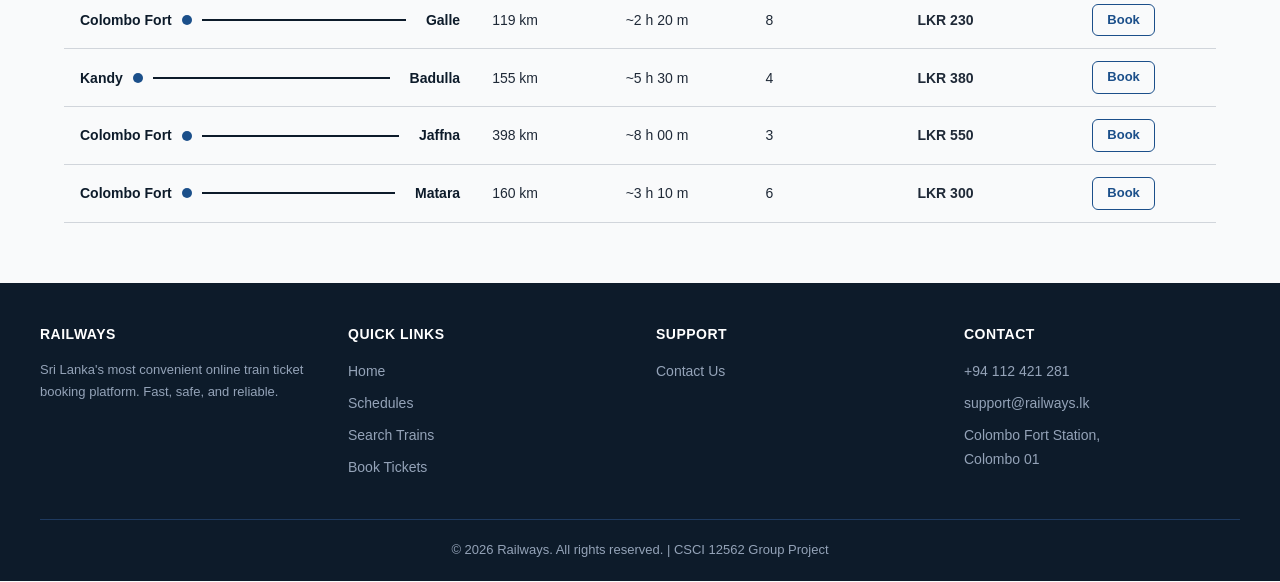
==== commit 43b7fe78: "mobile number updated" ====
--- a/index.html
+++ b/index.html
@@ -300,7 +300,7 @@
         <div class="footer-col">
             <h4>Contact</h4>
             <ul>
-                <li><a href="tel:+94112000000">+94 11 200 0000</a></li>
+                <li><a href="tel:+94112000000">+94 112 421 281</a></li>
                 <li><a href="mailto:support@railways.lk">support@railways.lk</a></li>
                 <li><a href="#">Colombo Fort Station,<br>Colombo 01</a></li>
             </ul>
--- a/css/style.css
+++ b/css/style.css
@@ -106,14 +106,12 @@
     background-color: #b8943f !important;
 }
 
-/*Page Wrapper*/
 .page-wrapper {
     max-width: 1200px;
     margin: 0 auto;
     padding: 0 24px;
 }
 
-/*Page Banner*/
 .page-banner {
     background-color:var(--blue);
     color: #fff;
@@ -486,7 +484,6 @@
     color: #991B1B;
 }
 
-/*Form Styles (contact/booking pages)*/
 .form-card {
     background: #fff;
     border: 1.5px solid var(--light);
@@ -696,7 +693,7 @@
 
 
 .divider {
-    height: 1px;
+    height: 2px;
     background: var(--light);
     margin: 32px 0;
 }
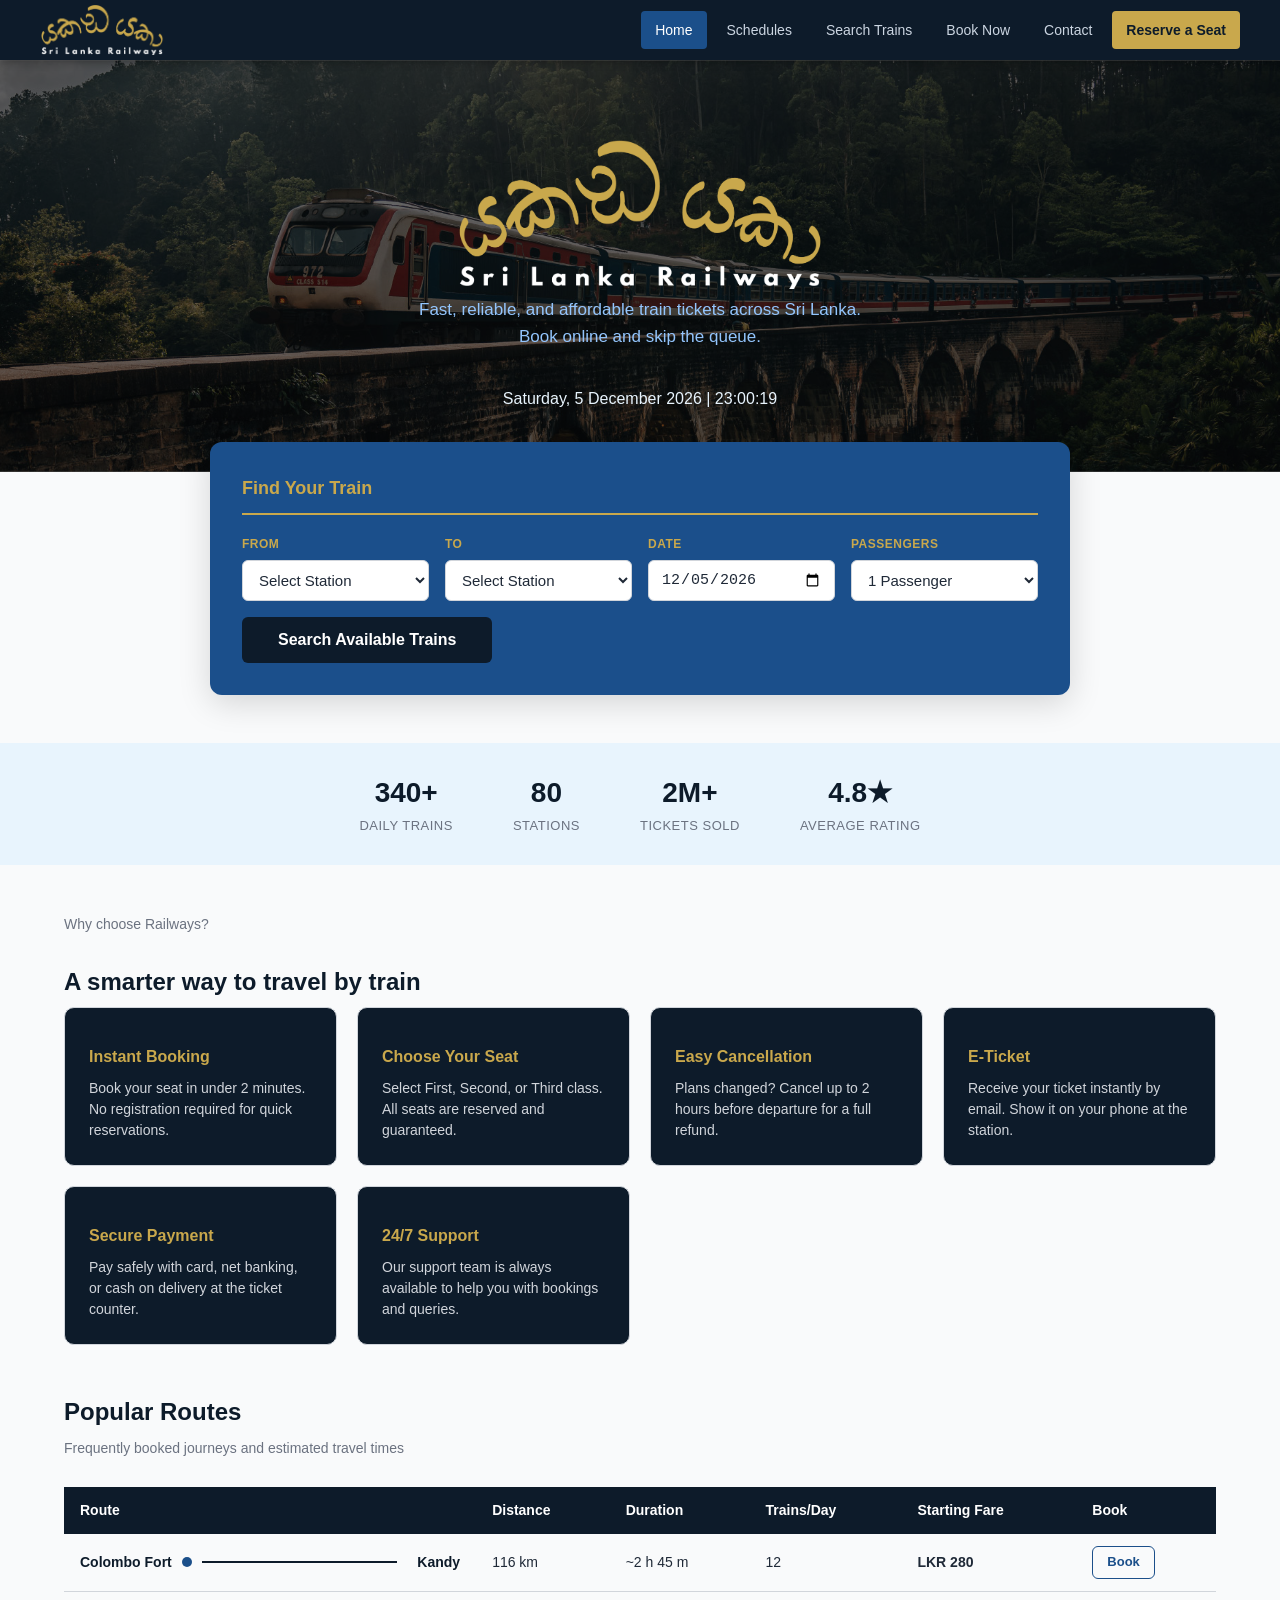
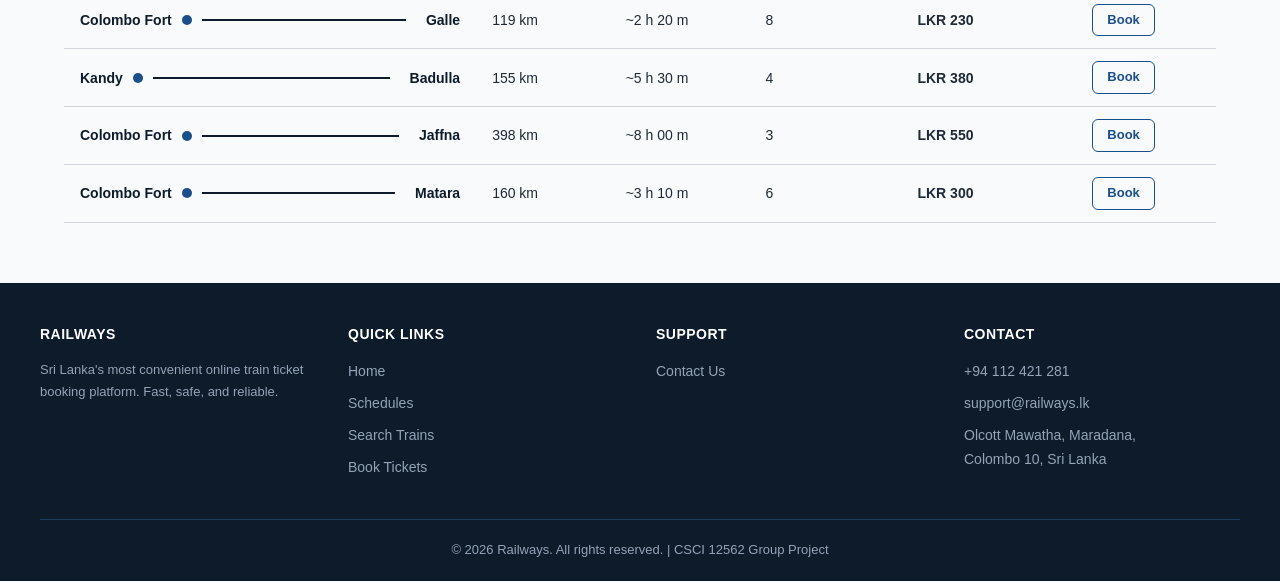
==== commit c0606fbb: "Update contact address in index.html" ====
--- a/index.html
+++ b/index.html
@@ -302,7 +302,7 @@
             <ul>
                 <li><a href="tel:+94112000000">+94 112 421 281</a></li>
                 <li><a href="mailto:support@railways.lk">support@railways.lk</a></li>
-                <li><a href="#">Colombo Fort Station,<br>Colombo 01</a></li>
+                <li><a href="#">Olcott Mawatha, Maradana,<br>Colombo 10, Sri Lanka</a></li>
             </ul>
         </div>
     </div>
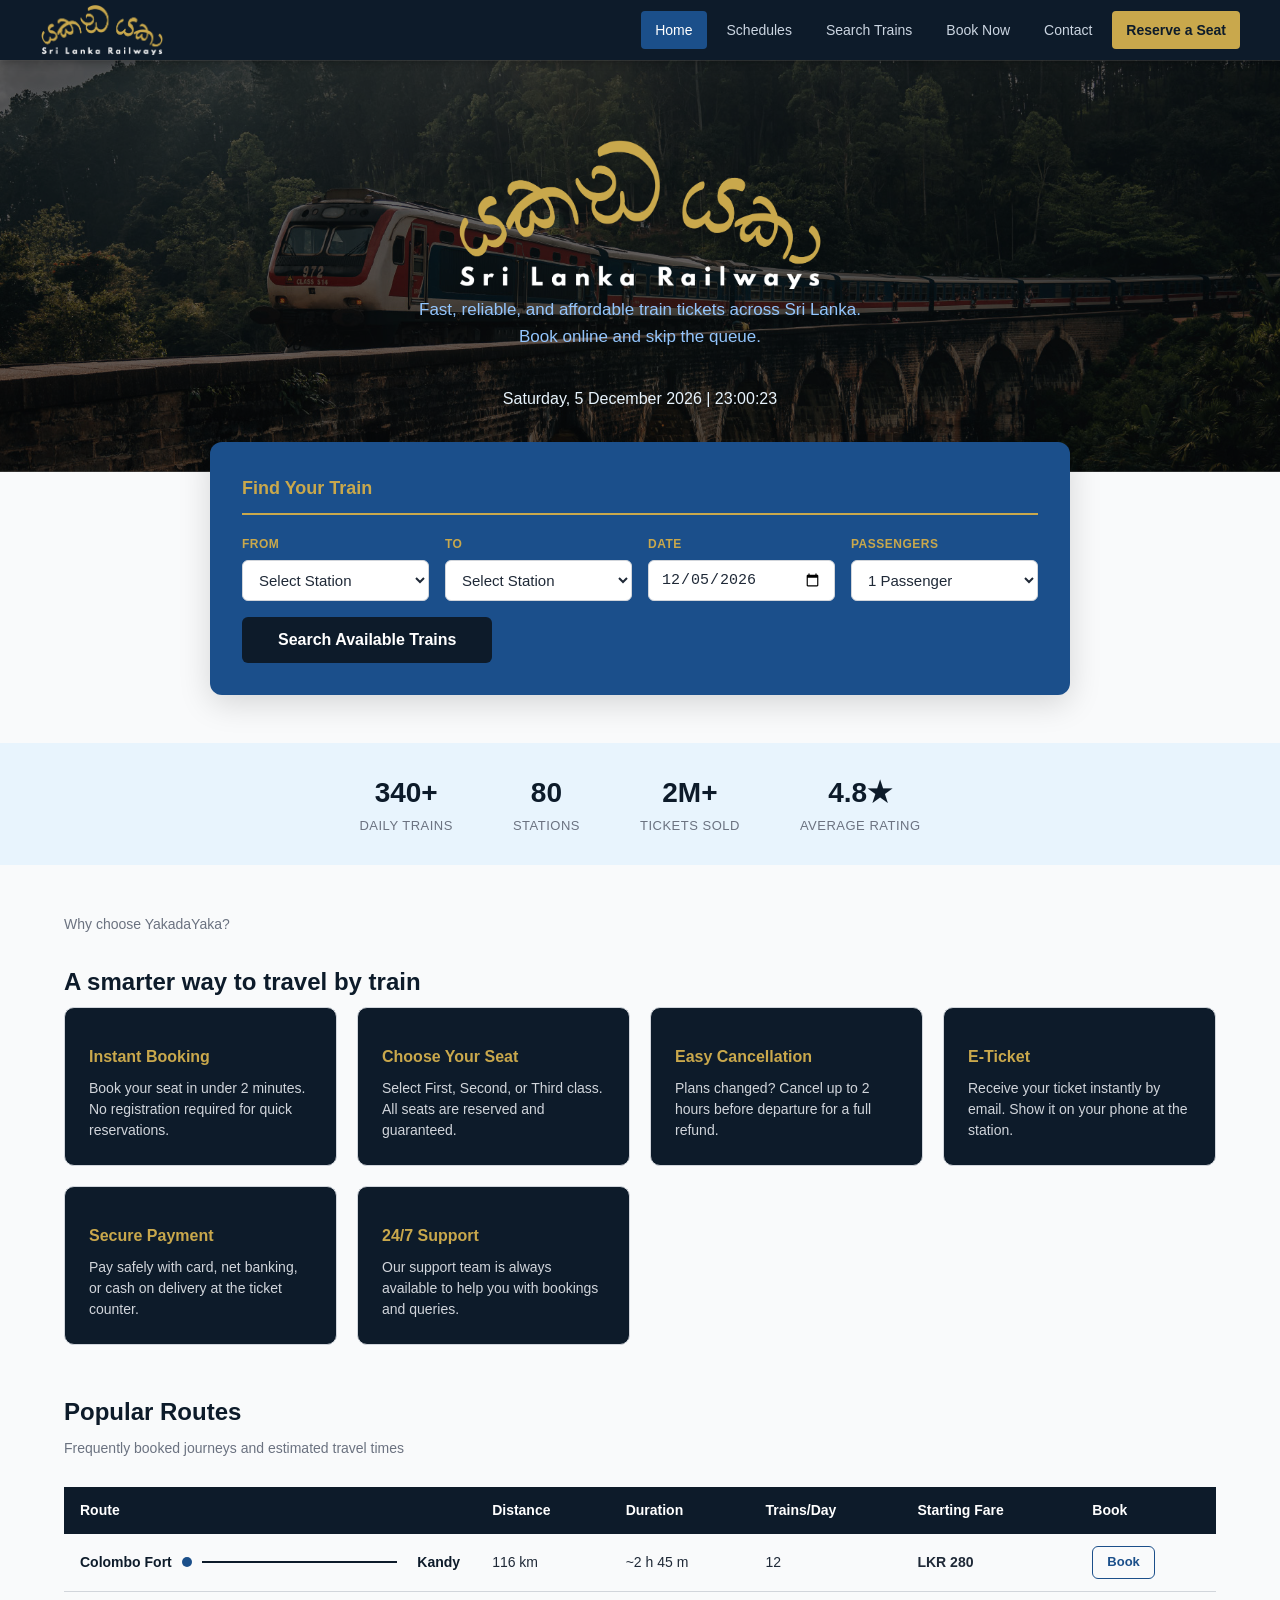
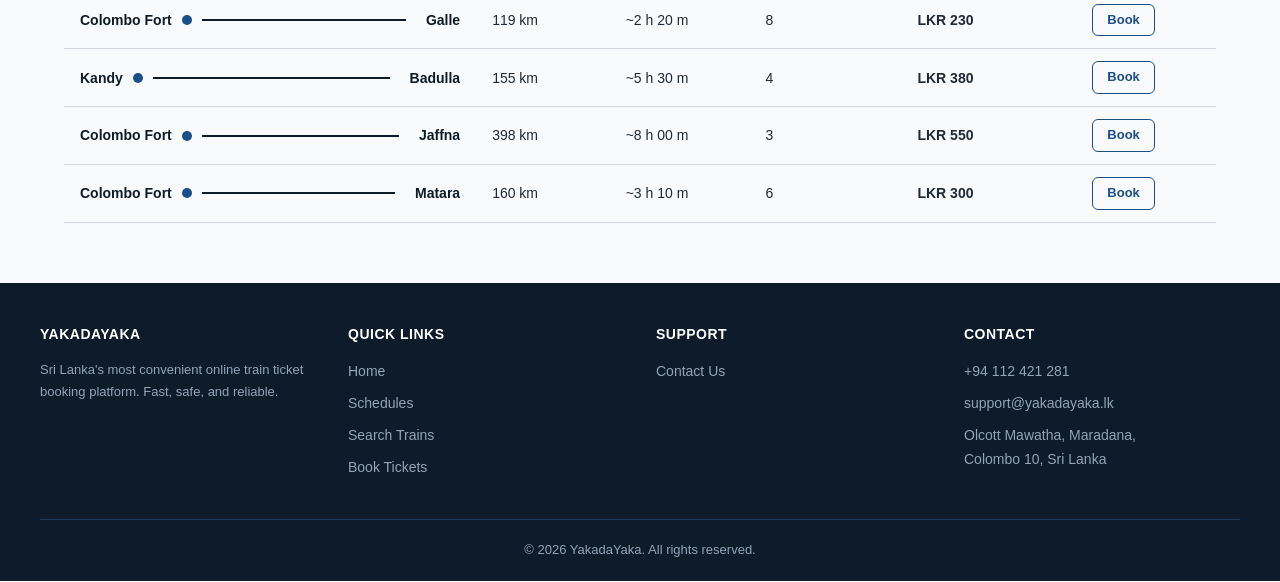
==== commit 97ade0db: "Update index.html" ====
--- a/index.html
+++ b/index.html
@@ -3,7 +3,7 @@
 <head>
     <meta charset="UTF-8">
     <meta name="viewport" content="width=device-width, initial-scale=1.0">
-    <title>Railways - Online Train Ticket Reservation</title>
+    <title>YakadaYaka - Online Train Ticket Reservation</title>
     <link rel="stylesheet" href="css/style.css">
     <link rel="icon" type="image/png" href="images/logo.png">
 </head>
@@ -131,7 +131,7 @@
 
 
 <div class="page-wrapper">
-    <p class="section-sub">Why choose Railways?</p>
+    <p class="section-sub">Why choose YakadaYaka?</p>
     <h2 class="section-title">A smarter way to travel by train</h2>
 
     <div class="card-grid">
@@ -279,7 +279,7 @@
 <footer>
     <div class="footer-grid">
         <div class="footer-col">
-            <h4>Railways</h4>
+            <h4>YakadaYaka</h4>
             <p style="font-size:13px;line-height:1.7;">Sri Lanka's most convenient online train ticket booking platform. Fast, safe, and reliable.</p>
         </div>
         <div class="footer-col">
@@ -301,13 +301,13 @@
             <h4>Contact</h4>
             <ul>
                 <li><a href="tel:+94112000000">+94 112 421 281</a></li>
-                <li><a href="mailto:support@railways.lk">support@railways.lk</a></li>
+                <li><a href="mailto:support@yakadayaka.lk">support@yakadayaka.lk</a></li>
                 <li><a href="#">Olcott Mawatha, Maradana,<br>Colombo 10, Sri Lanka</a></li>
             </ul>
         </div>
     </div>
     <div class="footer-bottom">
-        <p>&copy; 2026 Railways. All rights reserved. | CSCI 12562 Group Project</p>
+        <p>&copy; 2026 YakadaYaka. All rights reserved.</p>
     </div>
 </footer>
 
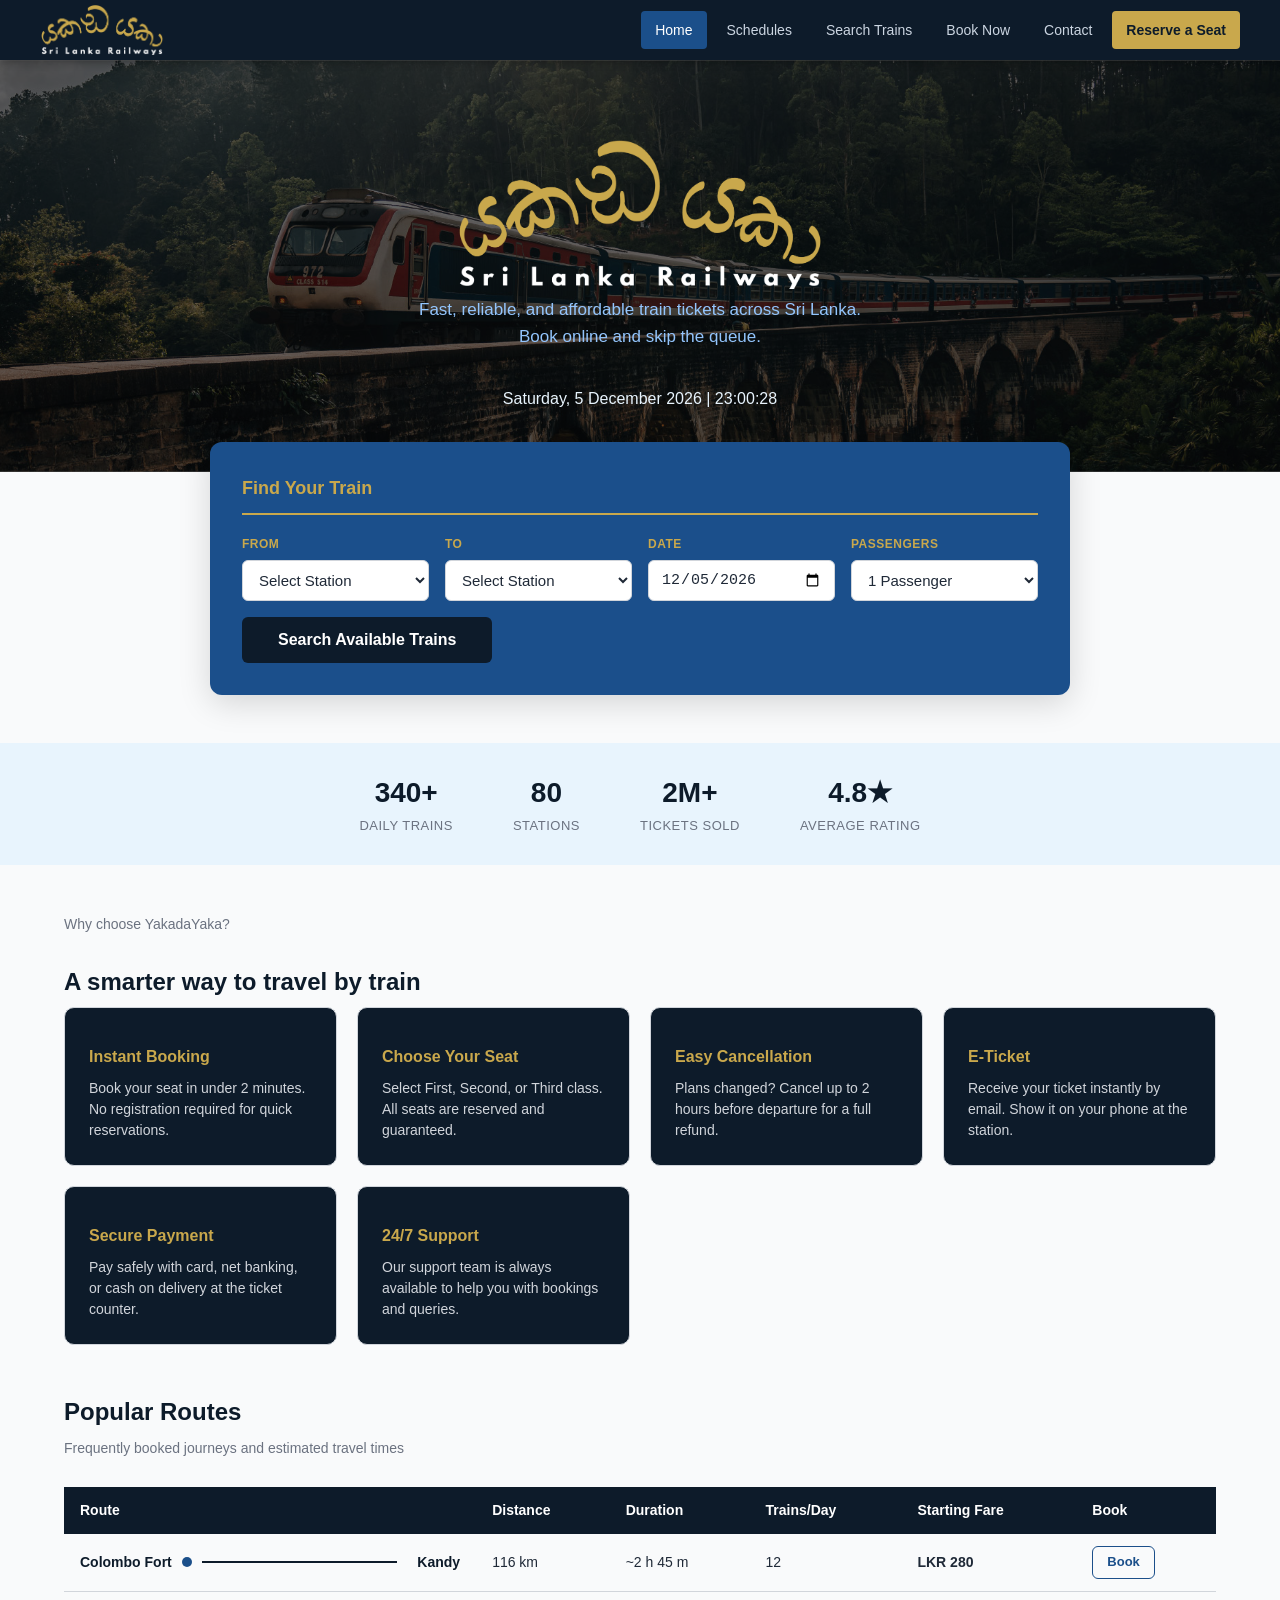
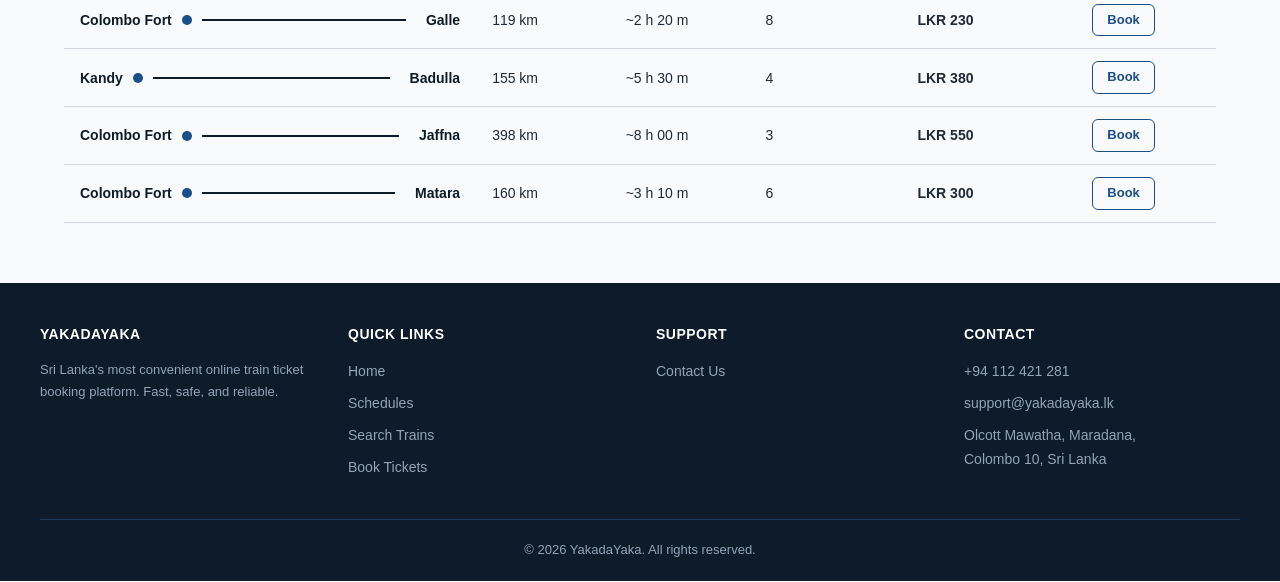
==== commit 0fdd2506: "updated class names to cammelCase" ====
--- a/index.html
+++ b/index.html
@@ -9,7 +9,7 @@
 </head>
 <body>
 <header>
-    <div class="header-inner">
+    <div class="headerInner">
         <div class="logo">
             <img src="images/logo.png">
         </div>
@@ -20,7 +20,7 @@
                 <li><a href="results.html">Search Trains</a></li>
                 <li><a href="booking.html">Book Now</a></li>
                 <li><a href="contact.html">Contact</a></li>
-                <li class="nav-cta"><a href="booking.html">Reserve a Seat</a></li>
+                <li class="navCta"><a href="booking.html">Reserve a Seat</a></li>
             </ul>
         </nav>
     </div>
@@ -35,22 +35,22 @@
         <div class="slide" style="background-image: url('images/train1.jpg');"></div>
     </div>
     
-    <div class="hero-content">
+    <div class="heroContent">
         <img src="images/logo.png" style="width:30%;">
         
         <p>Fast, reliable, and affordable train tickets across Sri Lanka.<br>Book online and skip the queue.</p>
-        <div class="live-date"></div>
+        <div class="liveDate"></div>
     </div>
 </section>
 
 
-<div class="page-wrapper">
-    <div class="search-card">
+<div class="pageWrapper">
+    <div class="searchCard">
         <h2>Find Your Train</h2>
 
         <form action="results.html" method="get">
-            <div class="form-row">
-                <div class="form-group">
+            <div class="formRow">
+                <div class="formGroup">
                     <label>From</label>
                     <select name="from" required>
                         <option value="">Select Station</option>
@@ -65,7 +65,7 @@
                     </select>
                 </div>
 
-                <div class="form-group">
+                <div class="formGroup">
                     <label>To</label>
                     <select name="to" required>
                         <option value="">Select Station</option>
@@ -80,12 +80,12 @@
                     </select>
                 </div>
 
-                <div class="form-group">
+                <div class="formGroup">
                     <label>Date</label>
                     <input type="date" id="departure-date" name="date" required>
                 </div>
 
-                <div class="form-group">
+                <div class="formGroup">
                     <label>Passengers</label>
                     <select name="passengers">
                         <option value="1">1 Passenger</option>
@@ -97,7 +97,7 @@
                 </div>
             </div>
 
-            <button type="submit" class="btn btn-primary btn-lg">Search Available Trains</button>
+            <button type="submit" class="btn btnPrimary btnLg">Search Available Trains</button>
         </form>
     </div>
 </div>
@@ -106,21 +106,21 @@
 
 
 
-<div class="stats-bar">
-    <div class="stats-inner">
-        <div class="stat-item">
+<div class="statsBar">
+    <div class="statsInner">
+        <div class="statItem">
             <div class="number">340+</div>
             <div class="label">Daily Trains</div>
         </div>
-        <div class="stat-item">
+        <div class="statItem">
             <div class="number">80</div>
             <div class="label">Stations</div>
         </div>
-        <div class="stat-item">
+        <div class="statItem">
             <div class="number">2M+</div>
             <div class="label">Tickets Sold</div>
         </div>
-        <div class="stat-item">
+        <div class="statItem">
             <div class="number">4.8★</div>
             <div class="label">Average Rating</div>
         </div>
@@ -130,38 +130,38 @@
 
 
 
-<div class="page-wrapper">
-    <p class="section-sub">Why choose YakadaYaka?</p>
-    <h2 class="section-title">A smarter way to travel by train</h2>
-
-    <div class="card-grid">
-        <div class="card">
-            <div class="card-icon"></div>
+<div class="pageWrapper">
+    <p class="sectionSub">Why choose YakadaYaka?</p>
+    <h2 class="sectionTitle">A smarter way to travel by train</h2>
+
+    <div class="cardGrid">
+        <div class="card">
+            <div class="cardIcon"></div>
             <h3>Instant Booking</h3>
             <p>Book your seat in under 2 minutes. No registration required for quick reservations.</p>
         </div>
         <div class="card">
-            <div class="card-icon"></div>
+            <div class="cardIcon"></div>
             <h3>Choose Your Seat</h3>
             <p>Select First, Second, or Third class. All seats are reserved and guaranteed.</p>
         </div>
         <div class="card">
-            <div class="card-icon"></div>
+            <div class="cardIcon"></div>
             <h3>Easy Cancellation</h3>
             <p>Plans changed? Cancel up to 2 hours before departure for a full refund.</p>
         </div>
         <div class="card">
-            <div class="card-icon"></div>
+            <div class="cardIcon"></div>
             <h3>E-Ticket</h3>
             <p>Receive your ticket instantly by email. Show it on your phone at the station.</p>
         </div>
         <div class="card">
-            <div class="card-icon"></div>
+            <div class="cardIcon"></div>
             <h3>Secure Payment</h3>
             <p>Pay safely with card, net banking, or cash on delivery at the ticket counter.</p>
         </div>
         <div class="card">
-            <div class="card-icon"></div>
+            <div class="cardIcon"></div>
             <h3>24/7 Support</h3>
             <p>Our support team is always available to help you with bookings and queries.</p>
         </div>
@@ -172,10 +172,10 @@
 
 
 
-    <h2 class="section-title mt-24">Popular Routes</h2>
-    <p class="section-sub">Frequently booked journeys and estimated travel times</p>
-
-    <div class="table-wrapper mb-40">
+    <h2 class="sectionTitle mt24">Popular Routes</h2>
+    <p class="sectionSub">Frequently booked journeys and estimated travel times</p>
+
+    <div class="tableWrapper mb40">
         <table>
             <thead>
                 <tr>
@@ -190,7 +190,7 @@
             <tbody>
                 <tr>
                     <td>
-                        <div class="route-line">
+                        <div class="routeLine">
                             <span>Colombo Fort</span>
                             <div class="dot"></div>
                             <div class="track" style="width:60px;"></div>
@@ -202,11 +202,11 @@
                     <td>~2 h 45 m</td>
                     <td>12</td>
                     <td><strong>LKR 280</strong></td>
-                    <td><a href="booking.html" class="btn btn-outline" style="padding:5px 14px;font-size:13px;">Book</a></td>
-                </tr>
-                <tr>
-                    <td>
-                        <div class="route-line">
+                    <td><a href="booking.html" class="btn btnOutline" style="padding:5px 14px;font-size:13px;">Book</a></td>
+                </tr>
+                <tr>
+                    <td>
+                        <div class="routeLine">
                             <span>Colombo Fort</span>
                             <div class="dot"></div>
                             <div class="track" style="width:60px;"></div>
@@ -218,11 +218,11 @@
                     <td>~2 h 20 m</td>
                     <td>8</td>
                     <td><strong>LKR 230</strong></td>
-                    <td><a href="booking.html" class="btn btn-outline" style="padding:5px 14px;font-size:13px;">Book</a></td>
-                </tr>
-                <tr>
-                    <td>
-                        <div class="route-line">
+                    <td><a href="booking.html" class="btn btnOutline" style="padding:5px 14px;font-size:13px;">Book</a></td>
+                </tr>
+                <tr>
+                    <td>
+                        <div class="routeLine">
                             <span>Kandy</span>
                             <div class="dot"></div>
                             <div class="track" style="width:60px;"></div>
@@ -234,11 +234,11 @@
                     <td>~5 h 30 m</td>
                     <td>4</td>
                     <td><strong>LKR 380</strong></td>
-                    <td><a href="booking.html" class="btn btn-outline" style="padding:5px 14px;font-size:13px;">Book</a></td>
-                </tr>
-                <tr>
-                    <td>
-                        <div class="route-line">
+                    <td><a href="booking.html" class="btn btnOutline" style="padding:5px 14px;font-size:13px;">Book</a></td>
+                </tr>
+                <tr>
+                    <td>
+                        <div class="routeLine">
                             <span>Colombo Fort</span>
                             <div class="dot"></div>
                             <div class="track" style="width:60px;"></div>
@@ -250,11 +250,11 @@
                     <td>~8 h 00 m</td>
                     <td>3</td>
                     <td><strong>LKR 550</strong></td>
-                    <td><a href="booking.html" class="btn btn-outline" style="padding:5px 14px;font-size:13px;">Book</a></td>
-                </tr>
-                <tr>
-                    <td>
-                        <div class="route-line">
+                    <td><a href="booking.html" class="btn btnOutline" style="padding:5px 14px;font-size:13px;">Book</a></td>
+                </tr>
+                <tr>
+                    <td>
+                        <div class="routeLine">
                             <span>Colombo Fort</span>
                             <div class="dot"></div>
                             <div class="track" style="width:60px;"></div>
@@ -266,7 +266,7 @@
                     <td>~3 h 10 m</td>
                     <td>6</td>
                     <td><strong>LKR 300</strong></td>
-                    <td><a href="booking.html" class="btn btn-outline" style="padding:5px 14px;font-size:13px;">Book</a></td>
+                    <td><a href="booking.html" class="btn btnOutline" style="padding:5px 14px;font-size:13px;">Book</a></td>
                 </tr>
             </tbody>
         </table>
@@ -277,12 +277,12 @@
 
 
 <footer>
-    <div class="footer-grid">
-        <div class="footer-col">
+    <div class="footerGrid">
+        <div class="footerCol">
             <h4>YakadaYaka</h4>
             <p style="font-size:13px;line-height:1.7;">Sri Lanka's most convenient online train ticket booking platform. Fast, safe, and reliable.</p>
         </div>
-        <div class="footer-col">
+        <div class="footerCol">
             <h4>Quick Links</h4>
             <ul>
                 <li><a href="index.html">Home</a></li>
@@ -291,13 +291,13 @@
                 <li><a href="booking.html">Book Tickets</a></li>
             </ul>
         </div>
-        <div class="footer-col">
+        <div class="footerCol">
             <h4>Support</h4>
             <ul>
                 <li><a href="contact.html">Contact Us</a></li>
             </ul>
         </div>
-        <div class="footer-col">
+        <div class="footerCol">
             <h4>Contact</h4>
             <ul>
                 <li><a href="tel:+94112000000">+94 112 421 281</a></li>
@@ -306,7 +306,7 @@
             </ul>
         </div>
     </div>
-    <div class="footer-bottom">
+    <div class="footerBottom">
         <p>&copy; 2026 YakadaYaka. All rights reserved.</p>
     </div>
 </footer>
--- a/css/style.css
+++ b/css/style.css
@@ -53,7 +53,7 @@
     height: 60px;
 }
 
-.header-inner {
+.headerInner {
     display: flex;
     align-items: center;
     justify-content: space-between;
@@ -96,23 +96,23 @@
     text-decoration: none;
 }
 
-.nav-cta a {
+.navCta a {
     background-color: var(--gold) !important;
     color: var(--navy) !important;
     font-weight: 700 !important;
 }
 
-.nav-cta a:hover {
+.navCta a:hover {
     background-color: #b8943f !important;
 }
 
-.page-wrapper {
+.pageWrapper {
     max-width: 1200px;
     margin: 0 auto;
     padding: 0 24px;
 }
 
-.page-banner {
+.pageBanner {
     background-color:var(--blue);
     color: #fff;
     padding: 48px 24px;
@@ -120,13 +120,13 @@
     margin-bottom: 40px;
 }
 
-.page-banner h1 {
+.pageBanner h1 {
     font-size: 32px;
     font-weight: 700;
     margin-bottom: 8px;
 }
 
-.page-banner p {
+.pageBanner p {
     color: #93C5FD;
     font-size: 16px;
 }
@@ -144,7 +144,7 @@
 }
 
 
-.hero-content {
+.heroContent {
     position: relative;
     z-index: 2;
 }
@@ -210,7 +210,7 @@
     margin-right: auto;
 }
 
-.search-card {
+.searchCard {
     background-color:var(--lblue);
     color: #fff;
     border-radius: 12px;
@@ -222,7 +222,7 @@
     z-index: 10;
 }
 
-.search-card h2 {
+.searchCard h2 {
     font-size: 18px;
     color: var(--gold);
     margin-bottom: 20px;
@@ -231,21 +231,21 @@
     padding-bottom: 10px;
 }
 
-.trip-toggle {
+.tripToggle {
     display: flex;
     gap: 20px;
     margin-bottom: 24px;
 }
 
 
-.form-row {
+.formRow {
     display: flex;
     gap: 16px;
     flex-wrap: wrap;
     margin-bottom: 16px;
 }
 
-.form-group {
+.formGroup {
     flex: 1;
     min-width: 160px;
     display: flex;
@@ -253,7 +253,7 @@
     gap: 6px;
 }
 
-.form-group label {
+.formGroup label {
     font-size: 12px;
     font-weight: 600;
     color: var(--gold);
@@ -261,8 +261,8 @@
     letter-spacing: 0.5px;
 }
 
-.form-group input,
-.form-group select {
+.formGroup input,
+.formGroup select {
     border: 1.5px solid var(--light);
     border-radius: 6px;
     padding: 10px 12px;
@@ -273,8 +273,8 @@
     width: 100%;
 }
 
-.form-group input:focus,
-.form-group select:focus {
+.formGroup input:focus,
+.formGroup select:focus {
     outline: none;
     border-color: var(--blue);
 }
@@ -290,64 +290,64 @@
     transition: opacity 0.2s, background 0.2s;
 }
 
-.btn-primary {
+.btnPrimary {
     background-color: #0D1B2A;
     color: #fff;
 }
 
-.btn-primary:hover {
+.btnPrimary:hover {
     background-color: var(--navy);
     text-decoration: none;
     color: #fff;
 }
 
-.btn-gold {
+.btnGold {
     background-color: var(--gold);
     color: var(--navy);
 }
 
-.btn-gold:hover {
+.btnGold:hover {
     background-color: #193452;
     text-decoration: none;
     color: var(--navy);
 }
 
-.btn-outline {
+.btnOutline {
     background: transparent;
     border: 1.5px solid var(--blue);
     color: var(--blue);
 }
 
-.btn-outline:hover {
+.btnOutline:hover {
     background: var(--blue);
     color: #fff;
     text-decoration: none;
 }
 
-.btn-outline:hover {
+.btnOutline:hover {
     background: var(--blue);
     color: #fff;
     text-decoration: none;
 }
 
-.btn-block {
+.btnBlock {
     display: block;
     width: 100%;
     text-align: center;
 }
 
-.btn-lg {
+.btnLg {
     padding: 14px 36px;
     font-size: 16px;
 }
 
-.stats-bar {
+.statsBar {
     background: var(--sky);
     padding: 28px 24px;
     margin-bottom: 48px;
 }
 
-.stats-inner {
+.statsInner {
     display: flex;
     justify-content: center;
     gap: 60px;
@@ -356,37 +356,37 @@
     margin: 0 auto;
 }
 
-.stat-item {
+.statItem {
     text-align: center;
 }
 
-.stat-item .number {
+.statItem .number {
     font-size: 28px;
     font-weight: 800;
     color: var(--navy);
 }
 
-.stat-item .label {
+.statItem .label {
     font-size: 13px;
     color: var(--gray);
     text-transform: uppercase;
     letter-spacing: 0.5px;
 }
 
-.section-title {
+.sectionTitle {
     font-size: 24px;
     font-weight: 700;
     color: var(--navy);
     margin-bottom: 6px;
 }
 
-.section-sub {
+.sectionSub {
     color: var(--gray);
     font-size: 14px;
     margin-bottom: 28px;
 }
 
-.card-grid {
+.cardGrid {
     display: grid;
     grid-template-columns: repeat(auto-fit, minmax(220px, 1fr));
     gap: 20px;
@@ -406,7 +406,7 @@
     transform: translateY(-2px);
 }
 
-.card-icon {
+.cardIcon {
     font-size: 32px;
     margin-bottom: 12px;
 }
@@ -424,7 +424,7 @@
     line-height: 1.5;
 }
 
-.table-wrapper {
+.tableWrapper {
     overflow-x: auto;
     margin-bottom: 32px;
 }
@@ -469,22 +469,22 @@
     font-weight: 600;
 }
 
-.badge-green {
+.badgeGreen {
     background: #D1FAE5;
     color: #065F46;
 }
 
-.badge-yellow {
+.badgeYellow {
     background: #FEF3C7;
     color: #92400E;
 }
 
-.badge-red {
+.badgeRed {
     background: #FEE2E2;
     color: #991B1B;
 }
 
-.form-card {
+.formCard {
     background: #fff;
     border: 1.5px solid var(--light);
     border-radius: 10px;
@@ -493,7 +493,7 @@
     margin: 0 auto 48px;
 }
 
-.form-card h2 {
+.formCard h2 {
     font-size: 20px;
     font-weight: 700;
     color: var(--navy);
@@ -502,11 +502,11 @@
     padding-bottom: 12px;
 }
 
-.form-field {
+.formField {
     margin-bottom: 20px;
 }
 
-.form-field label {
+.formField label {
     display: block;
     font-size: 13px;
     font-weight: 600;
@@ -516,9 +516,9 @@
     margin-bottom: 6px;
 }
 
-.form-field input,
-.form-field select,
-.form-field textarea {
+.formField input,
+.formField select,
+.formField textarea {
     width: 100%;
     border: 1.5px solid var(--light);
     border-radius: 6px;
@@ -530,42 +530,42 @@
     background: #fff;
 }
 
-.form-field input:focus,
-.form-field select:focus,
-.form-field textarea:focus {
+.formField input:focus,
+.formField select:focus,
+.formField textarea:focus {
     outline: none;
     border-color: var(--blue);
 }
 
-.form-field textarea {
+.formField textarea {
     resize: vertical;
     min-height: 100px;
 }
 
-.form-row-2 {
+.formRow2 {
     display: grid;
     grid-template-columns: 1fr 1fr;
     gap: 16px;
 }
 
-.error-msg {
+.errorMsg {
     color: var(--danger);
     font-size: 12px;
     margin-top: 4px;
     display: none;
 }
 
-.error-msg.show {
+.errorMsg.show {
     display: block;
 }
 
-.form-field input.invalid,
-.form-field select.invalid,
-.form-field textarea.invalid {
+.formField input.invalid,
+.formField select.invalid,
+.formField textarea.invalid {
     border-color: var(--danger);
 }
 
-.route-line {
+.routeLine {
     display: flex;
     align-items: center;
     gap: 10px;
@@ -574,7 +574,7 @@
     color: var(--navy);
 }
 
-.route-line .dot {
+.routeLine .dot {
     width: 10px;
     height: 10px;
     background: var(--blue);
@@ -582,13 +582,13 @@
     flex-shrink: 0;
 }
 
-.route-line .track {
+.routeLine .track {
     flex: 1;
     height: 2px;
     background-color:var(--navy);
 }
 
-.route-line .loco {
+.routeLine .loco {
     font-size: 18px;
 }
 
@@ -603,13 +603,13 @@
     gap: 10px;
 }
 
-.alert-success {
+.alertSuccess {
     background: #D1FAE5;
     color: #065F46;
     border-left: 4px solid var(--success);
 }
 
-.alert-info {
+.alertInfo {
     background: #EFF6FF;
     color: #1E40AF;
     border-left: 4px solid var(--blue);
@@ -622,7 +622,7 @@
     padding: 40px 24px 20px;
 }
 
-.footer-grid {
+.footerGrid {
     display: grid;
     grid-template-columns: repeat(auto-fit, minmax(180px, 1fr));
     gap: 32px;
@@ -630,7 +630,7 @@
     margin: 0 auto 32px;
 }
 
-.footer-col h4 {
+.footerCol h4 {
     color: #fff;
     font-size: 14px;
     font-weight: 600;
@@ -639,26 +639,26 @@
     letter-spacing: 0.5px;
 }
 
-.footer-col ul {
+.footerCol ul {
     list-style: none;
 }
 
-.footer-col ul li {
+.footerCol ul li {
     margin-bottom: 8px;
 }
 
-.footer-col ul li a {
+.footerCol ul li a {
     color: #94A3B8;
     font-size: 14px;
     transition: color 0.2s;
 }
 
-.footer-col ul li a:hover {
+.footerCol ul li a:hover {
     color: #fff;
     text-decoration: none;
 }
 
-.footer-bottom {
+.footerBottom {
     border-top: 1px solid #1E3A5F;
     padding-top: 20px;
     text-align: center;
@@ -668,28 +668,28 @@
 }
 
 
-.live-date {
+.liveDate {
     font-size: 16px;
     color: var(--sky);
 }
 
 
-.mt-8  { margin-top: 8px; }
-.mt-16 { margin-top: 16px; }
-.mt-24 { margin-top: 24px; }
-.mb-8  { margin-bottom: 8px; }
-.mb-24 { margin-bottom: 24px; }
-.mb-40 { margin-bottom: 40px; }
-.text-center { text-align: center; }
-.text-right  { text-align: right; }
-.text-gold   { color: var(--gold); }
-.text-gray   { color: var(--gray); }
-.text-navy   { color: var(--navy); }
-.fw-700 { font-weight: 700; }
-.d-flex { display: flex; }
-.align-center { align-items: center; }
-.gap-12 { gap: 12px; }
-.justify-between { justify-content: space-between; }
+.mt8  { margin-top: 8px; }
+.mt16 { margin-top: 16px; }
+.mt24 { margin-top: 24px; }
+.mb8  { margin-bottom: 8px; }
+.mb24 { margin-bottom: 24px; }
+.mb40 { margin-bottom: 40px; }
+.textCenter { text-align: center; }
+.textRight  { text-align: right; }
+.textGold   { color: var(--gold); }
+.textGray   { color: var(--gray); }
+.textNavy   { color: var(--navy); }
+.fw700 { font-weight: 700; }
+.dFlex { display: flex; }
+.alignCenter { align-items: center; }
+.gap12 { gap: 12px; }
+.justifyBetween { justify-content: space-between; }
 
 
 .divider {
@@ -699,7 +699,7 @@
 }
 
 
-.class-pill {
+.classPill {
     display: inline-block;
     padding: 2px 10px;
     border-radius: 20px;
@@ -708,6 +708,6 @@
     margin-right: 4px;
 }
 
-.class-first  { background: #FEF3C7; color: #92400E; }
-.class-second { background: #E0E7FF; color: #3730A3; }
-.class-third  { background: #F3F4F6; color: #374151; }
+.classFirst  { background: #FEF3C7; color: #92400E; }
+.classSecond { background: #E0E7FF; color: #3730A3; }
+.classThird  { background: #F3F4F6; color: #374151; }
